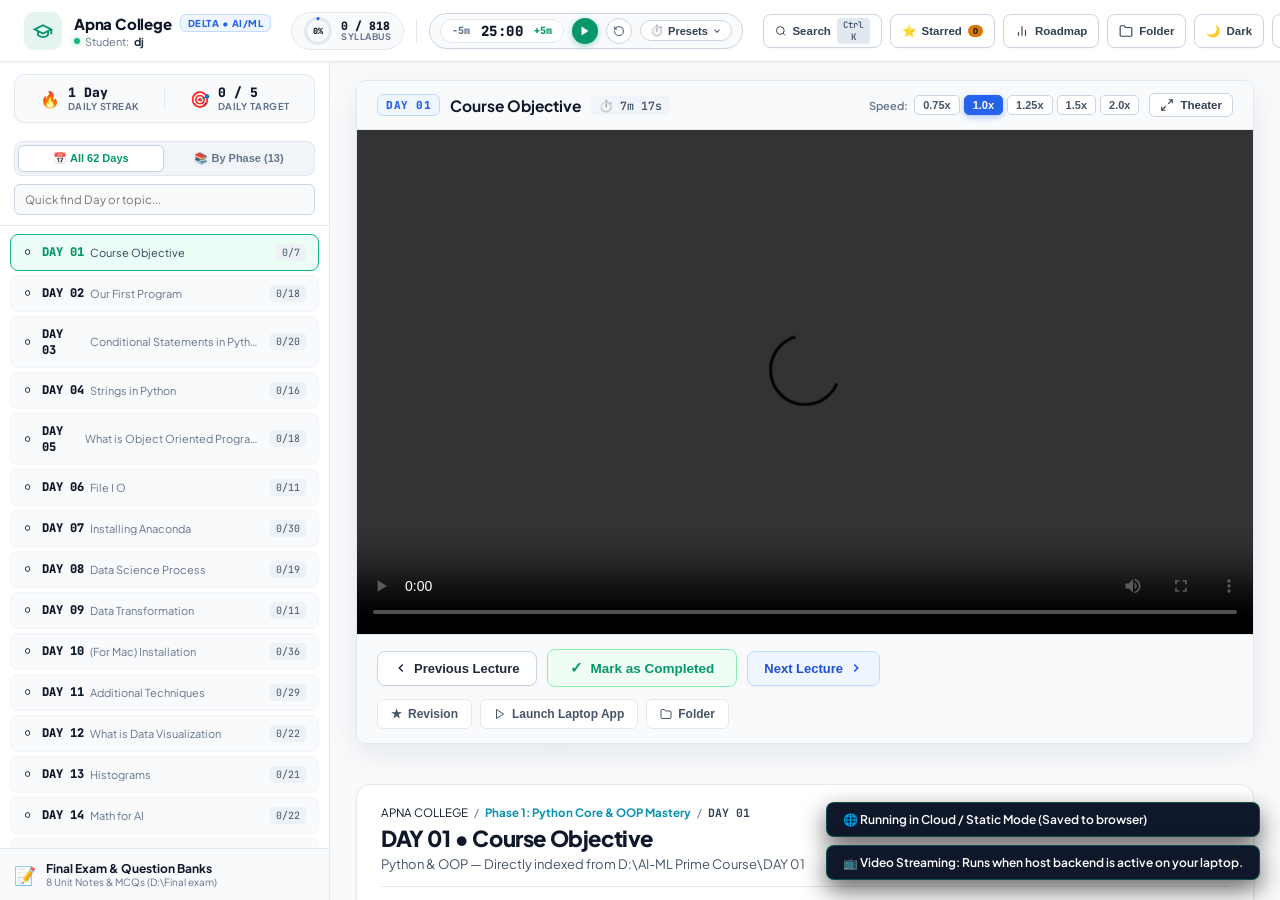
==== index.html @ f0c2a050 "fix(deploy): enable root and docs hosting fallback with .nojekyll" ====
<!DOCTYPE html>
<html lang="en">
<head>
  <meta charset="UTF-8">
  <meta name="viewport" content="width=device-width, initial-scale=1.0">
  <title>Prime AI/ML Course Tracker | dj's Learning Hub</title>
  <link rel="preconnect" href="https://fonts.googleapis.com">
  <link rel="preconnect" href="https://fonts.gstatic.com" crossorigin>
  <link href="https://fonts.googleapis.com/css2?family=Plus+Jakarta+Sans:wght@300;400;500;600;700;800&family=JetBrains+Mono:wght@400;500;600;700&display=swap" rel="stylesheet">
  <link rel="stylesheet" href="style.css?v=4.5">
</head>
<body>
  <div class="ambient-glow glow-1"></div>
  <div class="ambient-glow glow-2"></div>

  <div class="app-layout">
    
    <!-- EXECUTIVE TOP NAVIGATION -->
    <header class="top-nav">
      <div class="nav-brand-section">
        <div class="brand-avatar apna-avatar">
          <svg width="20" height="20" viewBox="0 0 24 24" fill="none" stroke="currentColor" stroke-width="2.2">
            <path d="M22 10v6M2 10l10-5 10 5-10 5z"></path>
            <path d="M6 12v5c3 3 9 3 12 0v-5"></path>
          </svg>
        </div>
        <div class="brand-text">
          <div class="brand-title-row">
            <span class="brand-name apna-brand">Apna College</span>
            <span class="brand-badge-pro">DELTA • AI/ML</span>
          </div>
          <div class="brand-owner"><span class="enrolled-dot"></span> Student: <strong>dj</strong></div>
        </div>
      </div>

      <!-- CENTER: SLEEK UNIFIED STUDY & FOCUS HUB -->
      <div class="nav-center-hub">
        
        <!-- Syllabus Progress Pill -->
        <div class="curriculum-progress-pill" id="btn-header-progress" title="Overall Curriculum Completion (Click to open Roadmap)">
          <div class="mini-progress-ring">
            <svg width="28" height="28" viewBox="0 0 36 36">
              <path class="circle-bg" d="M18 2.0845 a 15.9155 15.9155 0 0 1 0 31.831 a 15.9155 15.9155 0 0 1 0 -31.831"/>
              <path id="header-ring" class="circle-prog" stroke-dasharray="0, 100" d="M18 2.0845 a 15.9155 15.9155 0 0 1 0 31.831 a 15.9155 15.9155 0 0 1 0 -31.831"/>
            </svg>
            <span id="header-percent" class="ring-caption">0%</span>
          </div>
          <div class="curriculum-progress-info">
            <span id="header-videos-done" class="prog-nums">0 / 818</span>
            <span class="prog-lbl">Syllabus</span>
          </div>
        </div>

        <div class="hub-divider"></div>

        <!-- Focus Timer Pill & Quick Extension Controls -->
        <div class="nav-focus-pill" id="nav-focus-studio">
          <div class="focus-timer-cluster">
            <button class="focus-adjust-btn" id="btn-time-minus-5" title="Subtract 5 Minutes (-5m)">-5m</button>
            <div class="focus-timer-text" id="pomo-timer" title="Click to configure custom focus duration">25:00</div>
            <button class="focus-adjust-btn highlight" id="btn-time-plus-5" title="Add 5 Minutes (+5m)">+5m</button>
          </div>

          <button class="focus-action-btn play" id="pomo-toggle-btn" title="Start / Pause Focus (Space)">
            <svg width="12" height="12" viewBox="0 0 24 24" fill="currentColor">
              <polygon points="5 3 19 12 5 21 5 3"></polygon>
            </svg>
          </button>

          <button class="focus-action-btn reset" id="pomo-reset-btn" title="Reset Timer">
            <svg width="12" height="12" viewBox="0 0 24 24" fill="none" stroke="currentColor" stroke-width="2.5">
              <path d="M3 12a9 9 0 1 0 9-9 9.75 9.75 0 0 0-6.74 2.74L3 8"></path>
              <path d="M3 3v5h5"></path>
            </svg>
          </button>

          <!-- Dropdown Trigger for Presets & History -->
          <div class="focus-presets-wrapper">
            <button class="focus-presets-trigger" id="btn-toggle-focus-dropdown" title="Focus Presets & Modes">
              <span class="preset-trigger-icon">⏱️</span>
              <span class="preset-trigger-txt">Presets</span>
              <svg width="10" height="10" viewBox="0 0 24 24" fill="none" stroke="currentColor" stroke-width="2.5">
                <polyline points="6 9 12 15 18 9"></polyline>
              </svg>
            </button>

            <!-- Floating Presets Popover -->
            <div class="focus-dropdown-popover" id="focus-dropdown-popover" style="display: none;">
              <div class="popover-header">
                <span class="popover-title">Focus Presets</span>
                <div class="today-focus-tag" title="Study time logged today">
                  <span>⚡</span>
                  <span id="today-study-mins">0m</span> today
                </div>
              </div>
              <div class="popover-presets-grid" id="pomo-modes">
                <button class="focus-mode-btn" data-mins="15">15m Sprint</button>
                <button class="focus-mode-btn active" data-mins="25">25m Standard</button>
                <button class="focus-mode-btn" data-mins="45">45m Deep Work</button>
                <button class="focus-mode-btn" data-mins="60">60m Power</button>
                <button class="focus-mode-btn" data-mins="90">90m Flow State</button>
                <button class="focus-mode-btn custom" id="btn-custom-time">⏱️ Custom Time...</button>
              </div>
            </div>
          </div>

        </div>

      </div>

      <!-- Actions -->
      <div class="header-actions">
        <button class="header-btn" id="btn-open-search" title="Search Lessons (Ctrl + K)">
          <svg width="14" height="14" viewBox="0 0 24 24" fill="none" stroke="currentColor" stroke-width="2">
            <circle cx="11" cy="11" r="8"></circle>
            <line x1="21" y1="21" x2="16.65" y2="16.65"></line>
          </svg>
          <span>Search</span>
          <kbd>Ctrl K</kbd>
        </button>

        <button class="header-btn" id="btn-open-starred" title="Starred Revision Lessons">
          <span>⭐</span>
          <span>Starred</span>
          <span class="counter-badge" id="starred-count-pill">0</span>
        </button>

        <button class="header-btn" id="btn-open-roadmap" title="Curriculum Roadmap">
          <svg width="14" height="14" viewBox="0 0 24 24" fill="none" stroke="currentColor" stroke-width="2">
            <line x1="18" y1="20" x2="18" y2="10"></line>
            <line x1="12" y1="20" x2="12" y2="4"></line>
            <line x1="6" y1="20" x2="6" y2="14"></line>
          </svg>
          <span>Roadmap</span>
        </button>

        <button class="header-btn" id="btn-open-folder" title="Open D:\AI-ML Prime Course in Windows Explorer">
          <svg width="14" height="14" viewBox="0 0 24 24" fill="none" stroke="currentColor" stroke-width="2">
            <path d="M22 19a2 2 0 0 1-2 2H4a2 2 0 0 1-2-2V5a2 2 0 0 1 2-2h5l2 3h9a2 2 0 0 1 2 2z"></path>
          </svg>
          <span>Folder</span>
        </button>

        <button class="header-btn theme-toggle-btn" id="btn-toggle-theme" title="Toggle Theme (White ☀️ / Dark 🌙)">
          <span class="theme-icon" id="theme-icon">☀️</span>
          <span class="theme-label" id="theme-label">Light</span>
        </button>

        <button class="header-btn icon-only" id="btn-open-settings" title="Settings & Backup">
          <svg width="16" height="16" viewBox="0 0 24 24" fill="none" stroke="currentColor" stroke-width="2">
            <circle cx="12" cy="12" r="3"></circle>
            <path d="M19.4 15a1.65 1.65 0 0 0 .33 1.82l.06.06a2 2 0 0 1 0 2.83 2 2 0 0 1-2.83 0l-.06-.06a1.65 1.65 0 0 0-1.82-.33 1.65 1.65 0 0 0-1 1.51V21a2 2 0 0 1-2 2 2 2 0 0 1-2-2v-.09A1.65 1.65 0 0 0 9 19.4a1.65 1.65 0 0 0-1.82.33l-.06.06a2 2 0 0 1-2.83 0 2 2 0 0 1 0-2.83l.06-.06a1.65 1.65 0 0 0 .33-1.82 1.65 1.65 0 0 0-1.51-1H3a2 2 0 0 1-2-2 2 2 0 0 1 2-2h.09A1.65 1.65 0 0 0 4.6 9a1.65 1.65 0 0 0-.33-1.82l-.06-.06a2 2 0 0 1 0-2.83 2 2 0 0 1 2.83 0l.06.06a1.65 1.65 0 0 0 1.82.33H9a1.65 1.65 0 0 0 1-1.51V3a2 2 0 0 1 2-2 2 2 0 0 1 2 2v.09a1.65 1.65 0 0 0 1 1.51 1.65 1.65 0 0 0 1.82-.33l.06-.06a2 2 0 0 1 2.83 0 2 2 0 0 1 0 2.83l-.06.06a1.65 1.65 0 0 0-.33 1.82V9a1.65 1.65 0 0 0 1.51 1H21a2 2 0 0 1 2 2 2 2 0 0 1-2 2h-.09a1.65 1.65 0 0 0-1.51 1z"></path>
          </svg>
        </button>
      </div>
    </header>

    <!-- MAIN BODY -->
    <div class="main-body">
      
      <!-- SIDEBAR: DUAL VIEW (ALL 62 DAYS vs BY PHASE) -->
      <aside class="sidebar">
        
        <!-- Student Dashboard Strip (Streak & Target) -->
        <div class="sidebar-student-card">
          <div class="student-metric-item" title="Consecutive daily study streak">
            <span class="metric-icon">🔥</span>
            <div class="metric-info">
              <span class="metric-val" id="header-streak">1 Day</span>
              <span class="metric-lbl">Daily Streak</span>
            </div>
          </div>
          <div class="metric-divider"></div>
          <div class="student-metric-item" title="Lessons finished today towards daily target">
            <span class="metric-icon">🎯</span>
            <div class="metric-info">
              <span class="metric-val" id="header-today-goal">0 / 5</span>
              <span class="metric-lbl">Daily Target</span>
            </div>
          </div>
        </div>

        <div class="sidebar-top">
          <!-- View Switcher -->
          <div class="sidebar-view-toggle">
            <button class="view-toggle-btn active" id="tab-view-days">📅 All 62 Days</button>
            <button class="view-toggle-btn" id="tab-view-phases">📚 By Phase (13)</button>
          </div>

          <div class="sidebar-search">
            <input type="text" id="sidebar-search-box" placeholder="Quick find Day or topic...">
          </div>
        </div>

        <!-- SCROLLABLE LIST OF DAYS & PHASES -->
        <div class="sidebar-scroll-area" id="sidebar-scroll-area">
          <div id="sidebar-content-root">
            <!-- Rendered by JS: either All 62 Days directly or Phase accordions -->
          </div>
        </div>

        <!-- Sticky Exam Vault Link -->
        <div class="sidebar-bottom-link" id="sidebar-exam-vault-btn">
          <div class="exam-link-inner">
            <span class="exam-icon">📝</span>
            <div class="exam-link-text">
              <span class="exam-title">Final Exam & Question Banks</span>
              <span class="exam-sub">8 Unit Notes & MCQs (D:\Final exam)</span>
            </div>
          </div>
        </div>
      </aside>

      <!-- CENTER WORKSPACE (APNA COLLEGE CLASSROOM LAYOUT) -->
      <main class="content-workspace" id="content-workspace">
        
        <!-- APNA COLLEGE EMBEDDED CLASSROOM VIDEO STAGE -->
        <section class="apna-classroom-stage" id="classroom-stage">
          <div class="apna-player-card">
            
            <!-- Video Top Meta & Speed Control -->
            <div class="apna-player-topbar">
              <div class="apna-lecture-meta">
                <span class="apna-module-badge" id="stage-day-badge">DAY 01</span>
                <h2 class="apna-lecture-title" id="stage-lecture-title">01. Course Objective</h2>
                <span class="apna-duration-tag" id="stage-duration-tag">⏱️ 7m 17s</span>
              </div>
              
              <div class="apna-player-tools">
                <div class="apna-speed-selector">
                  <span class="apna-speed-lbl">Speed:</span>
                  <button class="stage-speed-btn" data-spd="0.75">0.75x</button>
                  <button class="stage-speed-btn active" data-spd="1.0">1.0x</button>
                  <button class="stage-speed-btn" data-spd="1.25">1.25x</button>
                  <button class="stage-speed-btn" data-spd="1.5">1.5x</button>
                  <button class="stage-speed-btn" data-spd="2.0">2.0x</button>
                </div>
                <button class="btn-apna-theater" id="btn-toggle-theater-expand" title="Cinema Theater Mode (F)">
                  <svg width="14" height="14" viewBox="0 0 24 24" fill="none" stroke="currentColor" stroke-width="2">
                    <polyline points="15 3 21 3 21 9"></polyline>
                    <polyline points="9 21 3 21 3 15"></polyline>
                    <line x1="21" y1="3" x2="14" y2="10"></line>
                    <line x1="3" y1="21" x2="10" y2="14"></line>
                  </svg>
                  <span>Theater</span>
                </button>
              </div>
            </div>

            <!-- Embedded 16:9 Cinema Player Screen -->
            <div class="apna-video-screen" id="apna-video-screen">
              <video id="stage-video" controls preload="metadata" playsinline></video>
            </div>

            <!-- APNA COLLEGE LECTURE ACTION CONSOLE -->
            <div class="apna-action-console">
              <div class="console-nav-cluster">
                <button class="apna-btn-nav" id="btn-stage-prev-lecture" title="Previous Lecture">
                  <svg width="14" height="14" viewBox="0 0 24 24" fill="none" stroke="currentColor" stroke-width="2.5">
                    <polyline points="15 18 9 12 15 6"></polyline>
                  </svg>
                  <span>Previous Lecture</span>
                </button>

                <!-- APNA COLLEGE SIGNATURE: PRIMARY "MARK AS COMPLETED" -->
                <button class="apna-btn-complete" id="btn-stage-mark-complete">
                  <span class="complete-icon">✓</span>
                  <span class="complete-text" id="stage-mark-label">Mark as Completed</span>
                </button>

                <button class="apna-btn-nav highlight" id="btn-stage-next-lecture" title="Next Lecture">
                  <span>Next Lecture</span>
                  <svg width="14" height="14" viewBox="0 0 24 24" fill="none" stroke="currentColor" stroke-width="2.5">
                    <polyline points="9 18 15 12 9 6"></polyline>
                  </svg>
                </button>
              </div>

              <div class="console-tools-cluster">
                <button class="apna-tool-pill" id="stage-btn-star" title="Star for Revision Bank">
                  <span class="star-glyph">★</span>
                  <span>Revision</span>
                </button>
                <button class="apna-tool-pill" id="stage-btn-vlc" title="Open in VLC / Windows Player">
                  <svg width="12" height="12" viewBox="0 0 24 24" fill="none" stroke="currentColor" stroke-width="2">
                    <polygon points="5 3 19 12 5 21 5 3"></polygon>
                  </svg>
                  <span>Launch Laptop App</span>
                </button>
                <button class="apna-tool-pill" id="stage-btn-folder" title="Reveal in Windows Explorer">
                  <svg width="12" height="12" viewBox="0 0 24 24" fill="none" stroke="currentColor" stroke-width="2">
                    <path d="M22 19a2 2 0 0 1-2 2H4a2 2 0 0 1-2-2V5a2 2 0 0 1 2-2h5l2 3h9a2 2 0 0 1 2 2z"></path>
                  </svg>
                  <span>Folder</span>
                </button>
              </div>
            </div>

          </div>
        </section>

        <!-- CURRENT DAY OVERVIEW & BREADCRUMBS -->
        <section class="current-day-panel">
          <div class="day-panel-header">
            <div class="day-panel-title-col">
              <div class="day-breadcrumbs">
                <span class="crumb-apna">APNA COLLEGE</span>
                <span class="crumb-divider">/</span>
                <span class="crumb-phase" id="day-phase-name">Phase 1: Python Core & OOP</span>
                <span class="crumb-divider">/</span>
                <span class="crumb-day" id="day-number-label">DAY 01</span>
              </div>
              <h1 class="day-main-heading" id="day-heading">DAY 01 • Course Objective</h1>
              <p class="day-overview-text" id="day-overview">Directly indexed from D:\AI-ML Prime Course\DAY 01</p>
            </div>

            <!-- Day Navigation & Actions -->
            <div class="day-panel-actions">
              <div class="day-nav-arrows">
                <button class="day-nav-arrow-btn" id="btn-prev-day" title="Previous Day">◀ Prev Day</button>
                <button class="day-nav-arrow-btn highlight" id="btn-next-day" title="Next Day">Next Day ▶</button>
              </div>

              <button class="btn-clean" id="btn-open-day-folder" title="Open Day folder in Windows Explorer">
                <svg width="14" height="14" viewBox="0 0 24 24" fill="none" stroke="currentColor" stroke-width="2">
                  <path d="M22 19a2 2 0 0 1-2 2H4a2 2 0 0 1-2-2V5a2 2 0 0 1 2-2h5l2 3h9a2 2 0 0 1 2 2z"></path>
                </svg>
                <span>Folder</span>
              </button>

              <button class="btn-primary-gradient" id="btn-toggle-day-complete">
                <svg width="15" height="15" viewBox="0 0 24 24" fill="none" stroke="currentColor" stroke-width="2.5">
                  <polyline points="20 6 9 17 4 12"></polyline>
                </svg>
                <span id="btn-toggle-day-text">Mark All Completed</span>
              </button>
            </div>
          </div>

          <!-- Progress summary strip -->
          <div class="day-progress-strip">
            <div class="prog-bar-container">
              <div class="prog-bar-label">
                <span>Day Completion: <strong id="day-pct-label">0%</strong></span>
                <span id="day-count-label">0 / 7 Completed</span>
              </div>
              <div class="prog-track">
                <div class="prog-fill" id="day-prog-fill" style="width: 0%;"></div>
              </div>
            </div>

            <div class="day-quick-stats">
              <span class="stat-tag" id="day-stat-vids">📹 6 Videos</span>
              <span class="stat-tag" id="day-stat-duration">⏱️ ~31m</span>
              <span class="stat-tag" id="day-stat-books">📓 0 Notebooks</span>
              <span class="stat-tag" id="day-stat-size">💾 361 MB</span>
            </div>
          </div>
        </section>

        <!-- DAY NOTES ACCORDION -->
        <section class="day-notes-wrapper">
          <div class="notes-bar-toggle" id="notes-bar-toggle">
            <div class="notes-bar-left">
              <span class="notes-icon">📝</span>
              <span class="notes-title">Personal Study Notes & Key Formulas for this Day</span>
              <span class="notes-tag" id="notes-active-tag"></span>
            </div>
            <div class="notes-bar-right">
              <span class="toggle-arrow" id="notes-arrow">▼</span>
            </div>
          </div>
          <div class="notes-content-area" id="notes-content-area" style="display: none;">
            <div class="notes-quick-tags">
              <button class="quick-tag-btn" data-insert="[💡 Key Concept]: ">+ Key Concept</button>
              <button class="quick-tag-btn" data-insert="[🎯 Interview Q]: ">+ Interview Q</button>
              <button class="quick-tag-btn" data-insert="[⚠️ Caution]: ">+ Caution</button>
              <button class="quick-tag-btn" data-insert="[📌 Code Snippet]: ">+ Code Snippet</button>
            </div>
            <textarea id="day-notes-input" placeholder="Jot down notes, formulas, interview questions, or code snippets for this day... (Auto-saves continuously)"></textarea>
            <div class="notes-bottom-row">
              <span class="notes-auto-msg" id="notes-status-msg">Auto-saves on typing</span>
              <button class="btn-save-note" id="btn-save-note">Save Notes</button>
            </div>
          </div>
        </section>

        <!-- LESSON FILTER TABS -->
        <section class="lessons-header-filter">
          <div class="filter-pills">
            <button class="tab-pill active" data-type="all">All Lessons (<span id="count-all">0</span>)</button>
            <button class="tab-pill" data-type="video">📹 Videos (<span id="count-video">0</span>)</button>
            <button class="tab-pill" data-type="notebook">📓 Notebooks (<span id="count-notebook">0</span>)</button>
            <button class="tab-pill" data-type="pdf">📑 PDFs (<span id="count-pdf">0</span>)</button>
            <button class="tab-pill" data-type="starred">⭐ Starred (<span id="count-starred">0</span>)</button>
          </div>
          <div class="lesson-search-box">
            <input type="text" id="lesson-local-search" placeholder="Filter this day's lessons...">
          </div>
        </section>

        <!-- LESSONS CARDS LIST -->
        <section class="lessons-stack" id="lessons-cards-stack">
          <!-- Populated dynamically -->
        </section>

        <!-- BOTTOM DAY ADVANCE BANNER -->
        <section class="day-advance-card" id="day-advance-card">
          <div class="advance-card-content">
            <div class="advance-card-text">
              <span class="advance-label">UP NEXT IN CURRICULUM</span>
              <h3 class="advance-title" id="advance-next-title">Day 02 • Our First Program</h3>
              <p class="advance-meta" id="advance-next-meta">18 Lectures • ~1h 15m</p>
            </div>
            <button class="advance-btn" id="btn-advance-next-day">
              <span>Go to Next Day</span>
              <svg width="16" height="16" viewBox="0 0 24 24" fill="none" stroke="currentColor" stroke-width="2.5">
                <line x1="5" y1="12" x2="19" y2="12"></line>
                <polyline points="12 5 19 12 12 19"></polyline>
              </svg>
            </button>
          </div>
        </section>

      </main>
    </div>

    <!-- THEATER VIDEO PLAYER MODAL -->
    <div class="theater-modal" id="video-theater" style="display: none;">
      <div class="theater-card">
        <div class="theater-header">
          <div class="theater-title-group">
            <span class="theater-badge" id="theater-day-badge">DAY 01</span>
            <h3 class="theater-heading" id="theater-title">Lecture Title</h3>
          </div>
          <div class="theater-actions">
            <button class="btn-theater-action" id="theater-vlc-btn" title="Open in VLC / Laptop Media Player">
              <svg width="15" height="15" viewBox="0 0 24 24" fill="currentColor">
                <polygon points="5 3 19 12 5 21 5 3"></polygon>
              </svg>
              <span>Open in Laptop Player</span>
            </button>
            <button class="btn-theater-close" id="theater-close-btn" title="Close (Esc)">&times;</button>
          </div>
        </div>

        <div class="theater-screen">
          <video id="theater-video" controls preload="metadata" playsinline></video>
        </div>

        <div class="theater-footer">
          <div class="theater-speeds">
            <span class="speed-label">Speed:</span>
            <button class="speed-btn" data-spd="0.75">0.75x</button>
            <button class="speed-btn active" data-spd="1.0">1.0x</button>
            <button class="speed-btn" data-spd="1.25">1.25x</button>
            <button class="speed-btn" data-spd="1.5">1.5x</button>
            <button class="speed-btn" data-spd="1.75">1.75x</button>
            <button class="speed-btn" data-spd="2.0">2.0x</button>
          </div>

          <div class="theater-next">
            <button class="btn-complete-next" id="theater-next-btn">
              <svg width="16" height="16" viewBox="0 0 24 24" fill="none" stroke="currentColor" stroke-width="2.5">
                <polyline points="20 6 9 17 4 12"></polyline>
              </svg>
              <span>Mark Complete & Play Next</span>
            </button>
          </div>
        </div>
      </div>
    </div>

    <!-- GLOBAL SEARCH MODAL (Ctrl + K) -->
    <div class="overlay-modal" id="search-modal" style="display: none;">
      <div class="search-modal-container">
        <div class="search-modal-head">
          <svg width="20" height="20" viewBox="0 0 24 24" fill="none" stroke="currentColor" stroke-width="2">
            <circle cx="11" cy="11" r="8"></circle>
            <line x1="21" y1="21" x2="16.65" y2="16.65"></line>
          </svg>
          <input type="text" id="global-search-field" placeholder="Search any topic, e.g. 'Linear Regression', 'CNN', 'Docker', 'OOP'..." autocomplete="off">
          <button class="overlay-close" id="search-close-btn">&times;</button>
        </div>
        <div class="search-modal-results" id="search-modal-results">
          <div class="empty-hint">Type keywords to search across all 62 Days and 818+ lessons...</div>
        </div>
      </div>
    </div>

    <!-- STARRED REVISION MODAL -->
    <div class="overlay-modal" id="starred-modal" style="display: none;">
      <div class="standard-modal-container">
        <div class="standard-modal-head">
          <div class="title-with-icon">
            <span>⭐</span>
            <h3>Starred Revision Bank</h3>
          </div>
          <button class="overlay-close" id="starred-close-btn">&times;</button>
        </div>
        <div class="standard-modal-body">
          <p class="modal-lead">Lessons and formulas flagged for your interview and exam revision.</p>
          <div class="starred-grid" id="starred-items-box">
            <!-- Populated dynamically -->
          </div>
        </div>
      </div>
    </div>

    <!-- ROADMAP & ANALYTICS MODAL -->
    <div class="overlay-modal" id="roadmap-modal" style="display: none;">
      <div class="standard-modal-container wide">
        <div class="standard-modal-head">
          <h3>Prime AI/ML Curriculum Roadmap & Estimates</h3>
          <button class="overlay-close" id="roadmap-close-btn">&times;</button>
        </div>
        <div class="standard-modal-body">
          <div class="kpi-grid">
            <div class="kpi-card">
              <span class="kpi-value" id="kpi-videos-done">0 / 818</span>
              <span class="kpi-title">Videos Completed</span>
            </div>
            <div class="kpi-card">
              <span class="kpi-value" id="kpi-days-done">0 / 62</span>
              <span class="kpi-title">Days Completed</span>
            </div>
            <div class="kpi-card">
              <span class="kpi-value" id="kpi-hours-total">117.1h</span>
              <span class="kpi-title">Total Course Material</span>
            </div>
            <div class="kpi-card">
              <span class="kpi-value" id="kpi-estimated-date">Calculating...</span>
              <span class="kpi-title">Projected Completion</span>
            </div>
          </div>

          <h4 class="subhead-title">Phase-by-Phase Progress</h4>
          <div class="roadmap-phases-grid" id="roadmap-phases-grid">
            <!-- Populated dynamically -->
          </div>
        </div>
      </div>
    </div>

    <!-- CUSTOM FOCUS DURATION MODAL -->
    <div class="overlay-modal" id="custom-time-modal" style="display: none;">
      <div class="standard-modal-container compact">
        <div class="standard-modal-head">
          <div class="title-with-icon">
            <span>⏱️</span>
            <h3>Set Custom Study Session</h3>
          </div>
          <button class="overlay-close" id="custom-time-close-btn">&times;</button>
        </div>
        <div class="standard-modal-body">
          <p class="modal-lead">Configure your desired study focus duration in minutes.</p>
          <div class="custom-time-input-wrap">
            <div class="time-stepper">
              <button class="step-btn" id="btn-step-minus-10">-10m</button>
              <button class="step-btn" id="btn-step-minus-5">-5m</button>
              <input type="number" id="input-custom-minutes" min="1" max="360" value="30" step="5">
              <span class="step-unit">minutes</span>
              <button class="step-btn" id="btn-step-plus-5">+5m</button>
              <button class="step-btn" id="btn-step-plus-10">+10m</button>
            </div>
            <div class="quick-preset-chips">
              <button class="chip-preset" data-min="20">20 min</button>
              <button class="chip-preset" data-min="30">30 min</button>
              <button class="chip-preset" data-min="50">50 min</button>
              <button class="chip-preset" data-min="75">75 min</button>
              <button class="chip-preset" data-min="120">2 hours</button>
            </div>
          </div>
          <div class="modal-footer-actions">
            <button class="btn-clean" id="btn-cancel-custom-time">Cancel</button>
            <button class="btn-primary-gradient" id="btn-apply-custom-time">Start Study Session</button>
          </div>
        </div>
      </div>
    </div>

    <!-- SETTINGS & BACKUP MODAL -->
    <div class="overlay-modal" id="settings-modal" style="display: none;">
      <div class="standard-modal-container">
        <div class="standard-modal-head">
          <h3>Preferences & Backup</h3>
          <button class="overlay-close" id="settings-close-btn">&times;</button>
        </div>
        <div class="standard-modal-body">
          <div class="config-row">
            <label class="config-label">Daily Lesson Target</label>
            <div class="config-inline">
              <input type="number" id="setting-daily-target" min="1" max="50" value="5">
              <button class="btn-simple" id="btn-save-target">Save Target</button>
            </div>
            <span class="config-help">Setting a comfortable daily target (e.g. 5 lectures/day) helps you complete the course in ~5-6 weeks.</span>
          </div>

          <div class="config-row">
            <label class="config-label">Export Progress Backup</label>
            <p class="config-desc">Save a JSON backup of all completed lessons, bookmarks, and study notes.</p>
            <button class="btn-simple" id="btn-export-backup">📥 Download Backup JSON</button>
          </div>

          <div class="config-row">
            <label class="config-label">Restore from Backup</label>
            <p class="config-desc">Restore your saved progress from a JSON file.</p>
            <input type="file" id="file-import-input" accept=".json" style="display: none;">
            <button class="btn-simple secondary" id="btn-trigger-import">📤 Upload Backup JSON</button>
          </div>

          <div class="config-row">
            <label class="config-label">Indexed Course Path</label>
            <p class="config-path"><code>D:\AI-ML Prime Course</code></p>
          </div>
        </div>
      </div>
    </div>

    <!-- TOAST NOTIFICATIONS -->
    <div class="toast-shelf" id="toast-shelf"></div>

  </div>

  <script src="app.js?v=4.5"></script>
</body>
</html>
---- style.css ----
:root, [data-theme="dark"] {
  --bg-core: #090d16;
  --bg-card: #101726;
  --bg-card-hover: #162035;
  --bg-sidebar: #0c121e;
  --bg-nav: rgba(10, 14, 24, 0.94);
  
  --border-subtle: rgba(255, 255, 255, 0.08);
  --border-hover: rgba(255, 255, 255, 0.16);
  --border-accent: rgba(16, 185, 129, 0.4);

  --text-primary: #f8fafc;
  --text-secondary: #94a3b8;
  --text-muted: #64748b;

  --emerald: #10b981;
  --emerald-glow: rgba(16, 185, 129, 0.35);
  --cyan: #06b6d4;
  --blue: #3b82f6;
  --indigo: #6366f1;
  --amber: #f59e0b;
  --rose: #f43f5e;

  --font-sans: 'Plus Jakarta Sans', system-ui, -apple-system, sans-serif;
  --font-mono: 'JetBrains Mono', monospace;

  --radius-xl: 14px;
  --radius-lg: 10px;
  --radius-md: 8px;
  --radius-sm: 6px;

  --card-shadow: 0 2px 8px rgba(0, 0, 0, 0.25);
  --card-shadow-hover: 0 6px 18px rgba(0, 0, 0, 0.4);
}

/* EXECUTIVE CLEAN PEARL WHITE / LIGHT THEME */
[data-theme="light"] {
  --bg-core: #f8fafc;
  --bg-card: #ffffff;
  --bg-card-hover: #f1f5f9;
  --bg-sidebar: #ffffff;
  --bg-nav: rgba(255, 255, 255, 0.96);
  
  --border-subtle: #e2e8f0;
  --border-hover: #cbd5e1;
  --border-accent: rgba(5, 150, 105, 0.45);

  --text-primary: #0f172a;
  --text-secondary: #334155;
  --text-muted: #64748b;

  --emerald: #059669;
  --emerald-glow: rgba(5, 150, 105, 0.2);
  --cyan: #0891b2;
  --blue: #2563eb;
  --indigo: #4f46e5;
  --amber: #d97706;
  --rose: #e11d48;

  --card-shadow: 0 1px 4px rgba(0, 0, 0, 0.05), 0 1px 2px rgba(0, 0, 0, 0.03);
  --card-shadow-hover: 0 6px 18px rgba(0, 0, 0, 0.08);
}

* {
  margin: 0;
  padding: 0;
  box-sizing: border-box;
}

html, body {
  height: 100%;
  width: 100%;
  overflow: hidden; /* App shell manages internal scrolling */
  font-family: var(--font-sans);
  background-color: var(--bg-core);
  color: var(--text-primary);
  -webkit-font-smoothing: antialiased;
  transition: background-color 0.25s ease, color 0.25s ease;
}

/* SCROLLBARS */
::-webkit-scrollbar {
  width: 9px;
  height: 9px;
}
::-webkit-scrollbar-track {
  background: rgba(0, 0, 0, 0.3);
}
::-webkit-scrollbar-thumb {
  background: var(--emerald);
  border-radius: 6px;
  border: 2px solid var(--bg-core);
}
::-webkit-scrollbar-thumb:hover {
  background: #34d399;
  box-shadow: 0 0 10px var(--emerald-glow);
}
* {
  scrollbar-color: var(--emerald) rgba(0, 0, 0, 0.2);
  scrollbar-width: thin;
}

[data-theme="light"] ::-webkit-scrollbar-track {
  background: #f1f5f9;
}
[data-theme="light"] ::-webkit-scrollbar-thumb {
  background: #cbd5e1;
  border: 2px solid #f8fafc;
}
[data-theme="light"] ::-webkit-scrollbar-thumb:hover {
  background: var(--emerald);
}
[data-theme="light"] * {
  scrollbar-color: #cbd5e1 #f1f5f9;
}

/* Ambient Backdrops */
.ambient-glow {
  position: fixed;
  border-radius: 50%;
  filter: blur(140px);
  pointer-events: none;
  z-index: 0;
}
.glow-1 {
  width: 500px;
  height: 500px;
  background: radial-gradient(circle, rgba(16, 185, 129, 0.08) 0%, transparent 70%);
  top: -100px;
  right: -50px;
}
.glow-2 {
  width: 600px;
  height: 600px;
  background: radial-gradient(circle, rgba(6, 182, 212, 0.06) 0%, transparent 70%);
  bottom: -100px;
  left: 20%;
}

/* APP SHELL WITH STRICT FLEXBOX SCROLLING */
.app-layout {
  position: relative;
  z-index: 1;
  display: flex;
  flex-direction: column;
  height: 100vh;
  width: 100vw;
  overflow: hidden;
}

/* ==========================================================================
   TOP NAVIGATION: EXECUTIVE LUXURY LMS HEADER (Height: 62px)
   ========================================================================== */
.top-nav {
  height: 62px;
  background: var(--bg-nav);
  border-bottom: 1px solid var(--border-subtle);
  display: flex;
  align-items: center;
  justify-content: space-between;
  padding: 0 24px;
  gap: 20px;
  flex-shrink: 0;
  backdrop-filter: blur(20px);
  z-index: 100;
}

[data-theme="light"] .top-nav {
  background: #ffffff;
  border-bottom: 1px solid #e2e8f0;
  box-shadow: 0 1px 3px rgba(15, 23, 42, 0.04);
}

/* Brand Section */
.nav-brand-section {
  display: flex;
  align-items: center;
  gap: 12px;
  flex-shrink: 0;
}

.brand-avatar.apna-avatar {
  width: 38px;
  height: 38px;
  background: linear-gradient(135deg, #2563eb 0%, #1d4ed8 100%);
  color: #ffffff;
  border-radius: 10px;
  display: flex;
  align-items: center;
  justify-content: center;
  box-shadow: 0 3px 10px rgba(37, 99, 235, 0.3);
  border: none;
}

.brand-text {
  display: flex;
  flex-direction: column;
  gap: 2px;
}

.brand-title-row {
  display: flex;
  align-items: center;
  gap: 8px;
}

.brand-name.apna-brand {
  font-size: 15px;
  font-weight: 800;
  letter-spacing: -0.2px;
  color: var(--text-primary);
  background: none;
  -webkit-text-fill-color: initial;
}

[data-theme="light"] .brand-name.apna-brand {
  color: #0f172a;
}

.brand-badge-pro {
  font-size: 9.5px;
  font-weight: 800;
  letter-spacing: 0.5px;
  background: rgba(37, 99, 235, 0.12);
  color: #60a5fa;
  border: 1px solid rgba(37, 99, 235, 0.3);
  padding: 2px 7px;
  border-radius: 6px;
  box-shadow: none;
}

[data-theme="light"] .brand-badge-pro {
  background: #eff6ff;
  color: #2563eb;
  border-color: #bfdbfe;
}

.brand-owner {
  display: flex;
  align-items: center;
  gap: 5px;
  font-size: 11px;
  color: var(--text-muted);
}

.enrolled-dot {
  width: 6px;
  height: 6px;
  border-radius: 50%;
  background: #10b981;
  box-shadow: 0 0 6px rgba(16, 185, 129, 0.6);
  display: inline-block;
}

.brand-owner strong {
  color: var(--text-primary);
  font-weight: 700;
}

[data-theme="light"] .brand-owner strong {
  color: #1e293b;
}

/* Center Study & Focus Hub */
.nav-center-hub {
  display: flex;
  align-items: center;
  gap: 12px;
  flex-shrink: 0;
}

/* Curriculum Progress Pill */
.curriculum-progress-pill {
  display: flex;
  align-items: center;
  gap: 9px;
  padding: 4px 12px;
  border-radius: 20px;
  background: rgba(255, 255, 255, 0.04);
  border: 1px solid var(--border-subtle);
  cursor: pointer;
  transition: all 0.15s ease;
}

.curriculum-progress-pill:hover {
  background: rgba(255, 255, 255, 0.08);
  border-color: #2563eb;
  transform: translateY(-1px);
}

[data-theme="light"] .curriculum-progress-pill {
  background: #f8fafc;
  border-color: #e2e8f0;
}

[data-theme="light"] .curriculum-progress-pill:hover {
  background: #ffffff;
  border-color: #2563eb;
  box-shadow: 0 2px 8px rgba(37, 99, 235, 0.12);
}

.mini-progress-ring {
  position: relative;
  width: 28px;
  height: 28px;
  display: flex;
  align-items: center;
  justify-content: center;
}

.circle-bg {
  fill: none;
  stroke: rgba(255, 255, 255, 0.1);
  stroke-width: 4;
}

[data-theme="light"] .circle-bg {
  stroke: #e2e8f0;
}

.circle-prog {
  fill: none;
  stroke: #2563eb;
  stroke-width: 4;
  stroke-linecap: round;
  transition: stroke-dasharray 0.5s ease;
}

.ring-caption {
  position: absolute;
  font-size: 8.5px;
  font-weight: 800;
  font-family: var(--font-mono);
  color: var(--text-primary);
}

[data-theme="light"] .ring-caption {
  color: #0f172a;
}

.curriculum-progress-info {
  display: flex;
  flex-direction: column;
  line-height: 1.15;
}

.prog-nums {
  font-size: 11.5px;
  font-weight: 800;
  font-family: var(--font-mono);
  color: var(--text-primary);
}

[data-theme="light"] .prog-nums {
  color: #0f172a;
}

.prog-lbl {
  font-size: 9px;
  font-weight: 700;
  text-transform: uppercase;
  letter-spacing: 0.5px;
  color: var(--text-muted);
}

.hub-divider {
  width: 1px;
  height: 24px;
  background: var(--border-subtle);
}

[data-theme="light"] .hub-divider {
  background: #e2e8f0;
}

/* Luxury Compact Focus Timer Pill */
.nav-focus-pill {
  display: flex;
  align-items: center;
  gap: 8px;
  padding: 4px 10px;
  border-radius: 24px;
  background: rgba(255, 255, 255, 0.04);
  border: 1px solid var(--border-subtle);
  position: relative;
  transition: all 0.15s ease;
}

[data-theme="light"] .nav-focus-pill {
  background: #f8fafc;
  border-color: #cbd5e1;
  box-shadow: 0 1px 3px rgba(0, 0, 0, 0.03);
}

.focus-timer-cluster {
  display: flex;
  align-items: center;
  gap: 5px;
  background: rgba(0, 0, 0, 0.35);
  padding: 2px 6px;
  border-radius: 14px;
  border: 1px solid rgba(255, 255, 255, 0.08);
}

[data-theme="light"] .focus-timer-cluster {
  background: #ffffff;
  border-color: #e2e8f0;
}

.focus-adjust-btn {
  background: transparent;
  border: none;
  color: var(--text-secondary);
  font-size: 10px;
  font-weight: 800;
  font-family: var(--font-mono);
  padding: 2px 5px;
  border-radius: 6px;
  cursor: pointer;
  transition: all 0.12s ease;
}

.focus-adjust-btn:hover {
  background: rgba(255, 255, 255, 0.12);
  color: #ffffff;
}

[data-theme="light"] .focus-adjust-btn {
  color: #64748b;
}

[data-theme="light"] .focus-adjust-btn:hover {
  background: #f1f5f9;
  color: #0f172a;
}

.focus-adjust-btn.highlight {
  color: #10b981;
}

[data-theme="light"] .focus-adjust-btn.highlight {
  color: #059669;
}

.focus-timer-text {
  font-family: var(--font-mono);
  font-size: 14px;
  font-weight: 800;
  color: var(--text-primary);
  min-width: 44px;
  text-align: center;
  cursor: pointer;
  letter-spacing: 0.5px;
}

[data-theme="light"] .focus-timer-text {
  color: #0f172a;
}

.focus-action-btn {
  width: 26px;
  height: 26px;
  border-radius: 50%;
  border: none;
  display: flex;
  align-items: center;
  justify-content: center;
  cursor: pointer;
  transition: all 0.15s ease;
}

.focus-action-btn.play {
  background: #059669;
  color: #ffffff;
  box-shadow: 0 2px 6px rgba(5, 150, 105, 0.35);
}

.focus-action-btn.play:hover {
  background: #047857;
  transform: scale(1.06);
}

.focus-action-btn.reset {
  background: rgba(255, 255, 255, 0.08);
  border: 1px solid var(--border-subtle);
  color: var(--text-secondary);
}

.focus-action-btn.reset:hover {
  background: rgba(255, 255, 255, 0.16);
  color: #ffffff;
}

[data-theme="light"] .focus-action-btn.reset {
  background: #ffffff;
  border-color: #cbd5e1;
  color: #64748b;
}

[data-theme="light"] .focus-action-btn.reset:hover {
  background: #e2e8f0;
  color: #0f172a;
}

/* Presets Dropdown Popover */
.focus-presets-wrapper {
  position: relative;
}

.focus-presets-trigger {
  display: flex;
  align-items: center;
  gap: 4px;
  padding: 3px 9px;
  border-radius: 12px;
  background: rgba(255, 255, 255, 0.06);
  border: 1px solid var(--border-subtle);
  color: var(--text-secondary);
  font-size: 11px;
  font-weight: 700;
  cursor: pointer;
  transition: all 0.15s ease;
}

.focus-presets-trigger:hover {
  background: rgba(255, 255, 255, 0.12);
  color: #ffffff;
}

[data-theme="light"] .focus-presets-trigger {
  background: #ffffff;
  border-color: #cbd5e1;
  color: #334155;
}

[data-theme="light"] .focus-presets-trigger:hover {
  background: #f1f5f9;
  border-color: #94a3b8;
  color: #0f172a;
}

.focus-dropdown-popover {
  position: absolute;
  top: calc(100% + 10px);
  right: 0;
  width: 260px;
  background: #111827;
  border: 1px solid rgba(255, 255, 255, 0.12);
  border-radius: 12px;
  box-shadow: 0 16px 40px rgba(0, 0, 0, 0.55);
  padding: 12px;
  z-index: 1000;
}

[data-theme="light"] .focus-dropdown-popover {
  background: #ffffff;
  border-color: #e2e8f0;
  box-shadow: 0 14px 36px rgba(15, 23, 42, 0.12);
}

.popover-header {
  display: flex;
  align-items: center;
  justify-content: space-between;
  margin-bottom: 10px;
  padding-bottom: 8px;
  border-bottom: 1px solid var(--border-subtle);
}

[data-theme="light"] .popover-header {
  border-bottom-color: #f1f5f9;
}

.popover-title {
  font-size: 12px;
  font-weight: 800;
  color: var(--text-primary);
}

[data-theme="light"] .popover-title {
  color: #0f172a;
}

.today-focus-tag {
  font-size: 11px;
  font-weight: 700;
  color: #f59e0b;
  display: flex;
  align-items: center;
  gap: 3px;
}

.popover-presets-grid {
  display: grid;
  grid-template-columns: 1fr 1fr;
  gap: 6px;
}

.popover-presets-grid .focus-mode-btn {
  background: rgba(255, 255, 255, 0.05);
  border: 1px solid var(--border-subtle);
  color: var(--text-secondary);
  font-size: 11px;
  font-weight: 600;
  padding: 6px 10px;
  border-radius: 8px;
  cursor: pointer;
  text-align: center;
  transition: all 0.12s ease;
}

.popover-presets-grid .focus-mode-btn:hover {
  background: #2563eb;
  color: #ffffff;
  border-color: #2563eb;
}

.popover-presets-grid .focus-mode-btn.active {
  background: #059669;
  color: #ffffff;
  border-color: #059669;
  font-weight: 700;
}

.popover-presets-grid .focus-mode-btn.custom {
  grid-column: span 2;
  background: rgba(255, 255, 255, 0.03);
  font-weight: 700;
  color: var(--blue, #2563eb);
  border-color: rgba(37, 99, 235, 0.3);
}

[data-theme="light"] .popover-presets-grid .focus-mode-btn {
  background: #f8fafc;
  border-color: #e2e8f0;
  color: #334155;
}

[data-theme="light"] .popover-presets-grid .focus-mode-btn:hover {
  background: #2563eb;
  color: #ffffff;
  border-color: #2563eb;
}

[data-theme="light"] .popover-presets-grid .focus-mode-btn.active {
  background: #059669;
  color: #ffffff;
  border-color: #059669;
}

/* --- SIDEBAR STUDENT CARD (Streak & Daily Goal) --- */
.sidebar-student-card {
  display: flex;
  align-items: center;
  justify-content: space-around;
  padding: 10px 12px;
  margin: 12px 14px 6px 14px;
  background: rgba(255, 255, 255, 0.03);
  border: 1px solid var(--border-subtle);
  border-radius: 10px;
}

[data-theme="light"] .sidebar-student-card {
  background: #f8fafc;
  border-color: #e2e8f0;
  box-shadow: 0 1px 2px rgba(0, 0, 0, 0.02);
}

.student-metric-item {
  display: flex;
  align-items: center;
  gap: 8px;
}

.student-metric-item .metric-icon {
  font-size: 16px;
}

.student-metric-item .metric-info {
  display: flex;
  flex-direction: column;
  line-height: 1.2;
}

.student-metric-item .metric-val {
  font-size: 13px;
  font-weight: 800;
  font-family: var(--font-mono);
  color: var(--text-primary);
}

[data-theme="light"] .student-metric-item .metric-val {
  color: #0f172a;
}

.student-metric-item .metric-lbl {
  font-size: 9.5px;
  font-weight: 700;
  text-transform: uppercase;
  letter-spacing: 0.5px;
  color: var(--text-muted);
}

.sidebar-student-card .metric-divider {
  width: 1px;
  height: 22px;
  background: var(--border-subtle);
}

[data-theme="light"] .sidebar-student-card .metric-divider {
  background: #e2e8f0;
}

/* Header Buttons */
.header-actions {
  display: flex;
  align-items: center;
  gap: 8px;
}
.header-btn {
  display: flex;
  align-items: center;
  gap: 6px;
  background: rgba(255, 255, 255, 0.04);
  border: 1px solid var(--border-subtle);
  color: var(--text-secondary);
  height: 34px;
  padding: 0 11px;
  border-radius: 8px;
  font-size: 11.5px;
  font-weight: 600;
  cursor: pointer;
  transition: all 0.15s ease;
}
.header-btn:hover {
  background: rgba(255, 255, 255, 0.08);
  color: #fff;
  border-color: var(--border-hover);
  transform: translateY(-1px);
}
.theme-toggle-btn {
  font-weight: 700;
}
[data-theme="light"] .theme-toggle-btn {
  background: #f8fafc;
  border-color: #cbd5e1;
}
.header-btn kbd {
  background: rgba(255, 255, 255, 0.08);
  border-radius: 4px;
  padding: 1px 4px;
  font-size: 9px;
  font-family: var(--font-mono);
  color: var(--text-muted);
}
.counter-badge {
  background: var(--amber);
  color: #1a1002;
  font-size: 9px;
  font-weight: 800;
  padding: 1px 5px;
  border-radius: 6px;
}
.header-btn.icon-only {
  padding: 0;
  width: 34px;
  justify-content: center;
}

/* MAIN BODY - CRITICAL FLEXBOX SCROLLING BASE */
.main-body {
  display: flex;
  flex: 1;
  min-height: 0; /* CRITICAL: Enables children to shrink and scroll */
  overflow: hidden;
}

/* SIDEBAR */
.sidebar {
  width: 330px;
  background: var(--bg-sidebar);
  border-right: 1px solid var(--border-subtle);
  display: flex;
  flex-direction: column;
  min-height: 0; /* CRITICAL */
  flex-shrink: 0;
}

.sidebar-top {
  padding: 12px 14px 10px;
  display: flex;
  flex-direction: column;
  gap: 8px;
  border-bottom: 1px solid var(--border-subtle);
}

/* View Switcher */
.sidebar-view-toggle {
  display: flex;
  background: rgba(0, 0, 0, 0.35);
  border: 1px solid var(--border-subtle);
  border-radius: var(--radius-md);
  padding: 3px;
  gap: 3px;
}
.view-toggle-btn {
  flex: 1;
  background: transparent;
  border: none;
  color: var(--text-muted);
  font-size: 11px;
  font-weight: 700;
  padding: 6px 8px;
  border-radius: var(--radius-sm);
  cursor: pointer;
  transition: all 0.15s ease;
  white-space: nowrap;
}
.view-toggle-btn.active {
  background: rgba(16, 185, 129, 0.18);
  color: var(--emerald);
  border: 1px solid rgba(16, 185, 129, 0.3);
}

.sidebar-search input {
  width: 100%;
  background: rgba(0, 0, 0, 0.35);
  border: 1px solid var(--border-subtle);
  border-radius: var(--radius-sm);
  padding: 7px 10px;
  color: #fff;
  font-size: 11.5px;
  font-family: var(--font-sans);
  outline: none;
}
.sidebar-search input:focus {
  border-color: var(--emerald);
}

/* SCROLLABLE SIDEBAR LIST */
.sidebar-scroll-area {
  flex: 1;
  min-height: 0; /* CRITICAL */
  overflow-y: scroll; /* ALWAYS SCROLLABLE */
  padding: 8px 10px 20px;
}

/* DAY ROW IN SIDEBAR */
.sidebar-day-card {
  display: flex;
  align-items: center;
  justify-content: space-between;
  padding: 9px 12px;
  margin-bottom: 4px;
  border-radius: var(--radius-md);
  background: rgba(255, 255, 255, 0.02);
  border: 1px solid transparent;
  cursor: pointer;
  transition: all 0.15s ease;
  gap: 8px;
}
.sidebar-day-card:hover {
  background: rgba(255, 255, 255, 0.06);
  border-color: var(--border-hover);
}
.sidebar-day-card.active {
  background: rgba(16, 185, 129, 0.14);
  border-color: rgba(16, 185, 129, 0.4);
}

.s-day-left {
  display: flex;
  align-items: center;
  gap: 10px;
  flex: 1;
  min-width: 0;
}
.s-status-icon {
  font-size: 11px;
  flex-shrink: 0;
}
.s-day-meta {
  display: flex;
  flex-direction: column;
  gap: 1px;
  min-width: 0;
}
.s-day-title-row {
  display: flex;
  align-items: center;
  gap: 6px;
}
.s-day-num {
  font-size: 12px;
  font-weight: 800;
  font-family: var(--font-mono);
  color: #fff;
}
.sidebar-day-card.active .s-day-num {
  color: var(--emerald);
}
.s-day-topic {
  font-size: 11px;
  color: var(--text-muted);
  white-space: nowrap;
  overflow: hidden;
  text-overflow: ellipsis;
}
.sidebar-day-card.active .s-day-topic {
  color: var(--text-secondary);
}
.s-day-badge-cnt {
  font-size: 10px;
  font-family: var(--font-mono);
  color: var(--text-muted);
  background: rgba(255, 255, 255, 0.04);
  padding: 2px 6px;
  border-radius: 4px;
  flex-shrink: 0;
}

/* Phase Accordion in By Phase view */
.phase-accordion-card {
  border: 1px solid var(--border-subtle);
  border-radius: var(--radius-md);
  background: rgba(255, 255, 255, 0.02);
  margin-bottom: 6px;
  overflow: hidden;
}
.phase-accordion-card.open {
  background: rgba(255, 255, 255, 0.035);
  border-color: var(--border-hover);
}
.phase-accordion-head {
  padding: 10px 12px;
  display: flex;
  align-items: center;
  justify-content: space-between;
  cursor: pointer;
  user-select: none;
  gap: 8px;
}
.phase-accordion-head:hover {
  background: rgba(255, 255, 255, 0.04);
}
.phase-indicator-dot {
  width: 8px;
  height: 8px;
  border-radius: 50%;
  flex-shrink: 0;
}
.phase-head-meta {
  display: flex;
  flex-direction: column;
  gap: 1px;
  flex: 1;
}
.phase-head-title {
  font-size: 12px;
  font-weight: 700;
  color: #fff;
}
.phase-head-sub {
  font-size: 10px;
  color: var(--text-muted);
  font-family: var(--font-mono);
}
.phase-toggle-icon {
  font-size: 9px;
  color: var(--text-muted);
  transition: transform 0.2s ease;
}
.phase-accordion-card.open .phase-toggle-icon {
  transform: rotate(180deg);
}
.phase-nested-days {
  display: none;
  padding: 4px 6px 8px;
  flex-direction: column;
  gap: 2px;
}
.phase-accordion-card.open .phase-nested-days {
  display: flex;
}

/* Exam Vault Sticky Footer Link */
.sidebar-bottom-link {
  padding: 12px 14px;
  border-top: 1px solid var(--border-subtle);
  background: rgba(0, 0, 0, 0.35);
  cursor: pointer;
  transition: all 0.2s ease;
  flex-shrink: 0;
}
.sidebar-bottom-link:hover {
  background: rgba(225, 29, 72, 0.15);
}
.exam-link-inner {
  display: flex;
  align-items: center;
  gap: 10px;
}
.exam-icon {
  font-size: 18px;
}
.exam-link-text {
  display: flex;
  flex-direction: column;
}
.exam-title {
  font-size: 12px;
  font-weight: 700;
  color: #fff;
}
.exam-sub {
  font-size: 10px;
  color: var(--text-muted);
}

/* CENTER WORKSPACE - PROPERLY SCROLLABLE WITH STABLE GUTTER */
.content-workspace {
  flex: 1;
  min-height: 0; /* CRITICAL: Enables vertical scrolling inside flex container */
  overflow-y: scroll; /* ALWAYS SCROLLABLE */
  padding: 18px 26px 80px;
  display: flex;
  flex-direction: column;
  gap: 16px;
}

/* COMPACT RESUME STRIP */
.compact-resume-strip {
  background: linear-gradient(135deg, rgba(16, 23, 42, 0.95), rgba(15, 33, 45, 0.9));
  border: 1px solid rgba(16, 185, 129, 0.3);
  border-radius: var(--radius-md);
  padding: 10px 16px;
  display: flex;
  align-items: center;
  justify-content: space-between;
  gap: 14px;
  box-shadow: 0 4px 15px rgba(0, 0, 0, 0.3);
}
.c-resume-left {
  display: flex;
  align-items: center;
  gap: 10px;
  min-width: 0;
}
.pulse-dot {
  width: 7px;
  height: 7px;
  background: var(--emerald);
  border-radius: 50%;
  box-shadow: 0 0 8px var(--emerald);
  flex-shrink: 0;
  animation: pulse 2s infinite;
}
@keyframes pulse {
  0% { transform: scale(0.95); opacity: 0.8; }
  50% { transform: scale(1.2); opacity: 1; }
  100% { transform: scale(0.95); opacity: 0.8; }
}
.c-resume-badge {
  font-size: 10px;
  font-weight: 800;
  font-family: var(--font-mono);
  background: rgba(255, 255, 255, 0.08);
  padding: 2px 6px;
  border-radius: 4px;
}
.c-resume-title {
  font-size: 13px;
  font-weight: 700;
  color: #fff;
  white-space: nowrap;
  overflow: hidden;
  text-overflow: ellipsis;
}
.c-resume-time {
  font-size: 11px;
  font-weight: 600;
  color: #6ee7b7;
  white-space: nowrap;
}
.c-resume-btn {
  display: flex;
  align-items: center;
  gap: 6px;
  background: linear-gradient(135deg, var(--emerald), #059669);
  color: #021a0f;
  font-size: 12px;
  font-weight: 800;
  border: none;
  padding: 6px 14px;
  border-radius: var(--radius-sm);
  cursor: pointer;
  white-space: nowrap;
}
.c-resume-btn:hover {
  box-shadow: 0 0 14px var(--emerald-glow);
}

/* CURRENT DAY PANEL */
.current-day-panel {
  background: var(--bg-card);
  border: 1px solid var(--border-subtle);
  border-radius: var(--radius-xl);
  padding: 20px 24px;
  display: flex;
  flex-direction: column;
  gap: 14px;
}
.day-panel-header {
  display: flex;
  align-items: flex-start;
  justify-content: space-between;
  gap: 16px;
}
.day-panel-title-col {
  display: flex;
  flex-direction: column;
  gap: 4px;
}
.day-breadcrumbs {
  display: flex;
  align-items: center;
  gap: 6px;
  font-size: 11.5px;
}
.crumb-phase {
  color: var(--cyan);
  font-weight: 700;
}
.crumb-divider {
  color: var(--text-muted);
}
.crumb-day {
  color: var(--text-secondary);
  font-family: var(--font-mono);
  font-weight: 700;
}
.day-main-heading {
  font-size: 22px;
  font-weight: 800;
  color: #fff;
  letter-spacing: -0.4px;
}
.day-overview-text {
  font-size: 13px;
  color: var(--text-secondary);
}

.day-panel-actions {
  display: flex;
  align-items: center;
  gap: 8px;
  flex-shrink: 0;
  flex-wrap: wrap;
}
.day-nav-arrows {
  display: flex;
  gap: 4px;
}
.day-nav-arrow-btn {
  background: rgba(255, 255, 255, 0.05);
  border: 1px solid var(--border-subtle);
  color: #fff;
  font-size: 11.5px;
  font-weight: 700;
  padding: 6px 12px;
  border-radius: var(--radius-sm);
  cursor: pointer;
}
.day-nav-arrow-btn:hover {
  background: rgba(255, 255, 255, 0.12);
}
.day-nav-arrow-btn.highlight {
  background: rgba(16, 185, 129, 0.12);
  border-color: rgba(16, 185, 129, 0.35);
  color: var(--emerald);
}
.day-nav-arrow-btn.highlight:hover {
  background: var(--emerald);
  color: #021a0f;
}

.btn-clean {
  display: flex;
  align-items: center;
  gap: 5px;
  background: rgba(255, 255, 255, 0.05);
  border: 1px solid var(--border-subtle);
  color: #fff;
  padding: 6px 12px;
  border-radius: var(--radius-sm);
  font-size: 11.5px;
  font-weight: 600;
  cursor: pointer;
}
.btn-clean:hover {
  background: rgba(255, 255, 255, 0.1);
}
.btn-primary-gradient {
  display: flex;
  align-items: center;
  gap: 6px;
  background: linear-gradient(135deg, var(--emerald), #059669);
  color: #03140a;
  border: none;
  padding: 6px 14px;
  border-radius: var(--radius-sm);
  font-size: 11.5px;
  font-weight: 700;
  cursor: pointer;
}
.btn-primary-gradient:hover {
  box-shadow: 0 0 14px var(--emerald-glow);
}

/* Day Progress Strip */
.day-progress-strip {
  display: flex;
  align-items: center;
  justify-content: space-between;
  border-top: 1px solid var(--border-subtle);
  padding-top: 12px;
  gap: 16px;
}
.prog-bar-container {
  flex: 1;
  max-width: 440px;
  display: flex;
  flex-direction: column;
  gap: 5px;
}
.prog-bar-label {
  display: flex;
  justify-content: space-between;
  font-size: 11.5px;
  color: var(--text-secondary);
}
.prog-bar-label strong {
  color: var(--emerald);
}
.prog-track {
  height: 6px;
  background: rgba(255, 255, 255, 0.08);
  border-radius: 4px;
  overflow: hidden;
}
.prog-fill {
  height: 100%;
  background: linear-gradient(90deg, var(--emerald), var(--cyan));
  border-radius: 4px;
  transition: width 0.4s ease;
}

.day-quick-stats {
  display: flex;
  gap: 6px;
}
.stat-tag {
  font-size: 10.5px;
  font-weight: 600;
  background: rgba(255, 255, 255, 0.04);
  border: 1px solid var(--border-subtle);
  color: var(--text-muted);
  padding: 3px 8px;
  border-radius: var(--radius-sm);
}

/* NOTES DRAWER */
.day-notes-wrapper {
  background: var(--bg-card);
  border: 1px solid var(--border-subtle);
  border-radius: var(--radius-lg);
  overflow: hidden;
}
.notes-bar-toggle {
  padding: 10px 16px;
  display: flex;
  align-items: center;
  justify-content: space-between;
  cursor: pointer;
  user-select: none;
}
.notes-bar-toggle:hover {
  background: rgba(255, 255, 255, 0.02);
}
.notes-bar-left {
  display: flex;
  align-items: center;
  gap: 8px;
  font-size: 12px;
  font-weight: 700;
  color: var(--text-secondary);
}
.notes-tag {
  font-size: 9.5px;
  background: rgba(16, 185, 129, 0.15);
  color: var(--emerald);
  padding: 1px 5px;
  border-radius: 4px;
}
.toggle-arrow {
  font-size: 9px;
  color: var(--text-muted);
  transition: transform 0.2s ease;
}

.notes-content-area {
  padding: 0 16px 14px;
  display: flex;
  flex-direction: column;
  gap: 8px;
}
.notes-quick-tags {
  display: flex;
  gap: 5px;
  flex-wrap: wrap;
}
.quick-tag-btn {
  background: rgba(255, 255, 255, 0.05);
  border: 1px solid var(--border-subtle);
  color: var(--text-secondary);
  font-size: 10.5px;
  font-weight: 600;
  padding: 2px 7px;
  border-radius: 4px;
  cursor: pointer;
}
.quick-tag-btn:hover {
  background: rgba(255, 255, 255, 0.12);
  color: #fff;
}
.notes-content-area textarea {
  width: 100%;
  min-height: 90px;
  background: rgba(0, 0, 0, 0.35);
  border: 1px solid var(--border-subtle);
  border-radius: var(--radius-sm);
  padding: 10px;
  color: #fff;
  font-family: var(--font-mono);
  font-size: 12px;
  line-height: 1.5;
  outline: none;
  resize: vertical;
}
.notes-content-area textarea:focus {
  border-color: var(--emerald);
}
.notes-bottom-row {
  display: flex;
  align-items: center;
  justify-content: space-between;
}
.notes-auto-msg {
  font-size: 10.5px;
  color: var(--text-muted);
}
.btn-save-note {
  background: rgba(255, 255, 255, 0.08);
  border: 1px solid var(--border-subtle);
  color: #fff;
  padding: 4px 12px;
  border-radius: var(--radius-sm);
  font-size: 11px;
  font-weight: 600;
  cursor: pointer;
}
.btn-save-note:hover {
  background: var(--emerald);
  color: #03140a;
}

/* LESSONS HEADER FILTER */
.lessons-header-filter {
  display: flex;
  align-items: center;
  justify-content: space-between;
  gap: 12px;
  flex-wrap: wrap;
}
.filter-pills {
  display: flex;
  background: rgba(16, 23, 38, 0.8);
  border: 1px solid var(--border-subtle);
  border-radius: var(--radius-md);
  padding: 2px;
  gap: 3px;
}
.tab-pill {
  background: transparent;
  border: none;
  color: var(--text-secondary);
  font-size: 11px;
  font-weight: 600;
  padding: 5px 12px;
  border-radius: var(--radius-sm);
  cursor: pointer;
}
.tab-pill.active {
  background: rgba(255, 255, 255, 0.1);
  color: #fff;
  font-weight: 700;
}
.lesson-search-box input {
  background: rgba(16, 23, 38, 0.8);
  border: 1px solid var(--border-subtle);
  border-radius: var(--radius-md);
  padding: 6px 12px;
  color: #fff;
  font-size: 12px;
  outline: none;
  width: 220px;
}
.lesson-search-box input:focus {
  border-color: var(--emerald);
}

/* LESSONS STACK */
.lessons-stack {
  display: flex;
  flex-direction: column;
  gap: 8px;
}

/* LUXURY MASTERCLASS LECTURE CARD */
.lecture-card {
  background: var(--bg-card);
  border: 1px solid var(--border-subtle);
  border-radius: var(--radius-lg);
  padding: 13px 18px;
  display: flex;
  align-items: center;
  justify-content: space-between;
  gap: 16px;
  transition: all 0.2s cubic-bezier(0.16, 1, 0.3, 1);
  box-shadow: 0 2px 8px rgba(0, 0, 0, 0.25);
}
.lecture-card:hover {
  background: var(--bg-card-hover);
  border-color: rgba(255, 255, 255, 0.16);
  transform: translateY(-1px);
  box-shadow: 0 6px 18px rgba(0, 0, 0, 0.4);
}
.lecture-card.done {
  border-left: 4px solid var(--emerald);
  background: rgba(16, 185, 129, 0.035);
}

.card-left-group {
  display: flex;
  align-items: center;
  gap: 14px;
  flex: 1;
  min-width: 0;
}

/* Luxury Circular Checkbox */
.luxury-checkbox {
  position: relative;
  width: 22px;
  height: 22px;
  cursor: pointer;
  flex-shrink: 0;
  display: flex;
  align-items: center;
  justify-content: center;
}
.luxury-checkbox input {
  opacity: 0;
  width: 0;
  height: 0;
  position: absolute;
}
.luxury-check-marker {
  width: 22px;
  height: 22px;
  border-radius: 50%;
  border: 2px solid rgba(255, 255, 255, 0.22);
  background: rgba(255, 255, 255, 0.03);
  display: flex;
  align-items: center;
  justify-content: center;
  transition: all 0.2s ease;
  color: transparent;
}
.luxury-checkbox:hover .luxury-check-marker {
  border-color: var(--emerald);
  background: rgba(16, 185, 129, 0.1);
  transform: scale(1.08);
}
.luxury-checkbox input:checked ~ .luxury-check-marker {
  background: linear-gradient(135deg, var(--emerald), #059669);
  border-color: var(--emerald);
  color: #021a0f;
  box-shadow: 0 0 12px var(--emerald-glow);
}

/* Lecture Sequence Pill */
.lecture-seq-pill {
  width: 36px;
  height: 36px;
  background: rgba(255, 255, 255, 0.035);
  border: 1px solid var(--border-subtle);
  border-radius: 8px;
  font-family: var(--font-mono);
  font-size: 12px;
  font-weight: 800;
  color: var(--text-secondary);
  display: flex;
  align-items: center;
  justify-content: center;
  flex-shrink: 0;
}
.lecture-seq-pill.video {
  border-color: rgba(16, 185, 129, 0.28);
  color: #6ee7b7;
}
.lecture-seq-pill.notebook {
  border-color: rgba(245, 158, 11, 0.28);
  color: #fcd34d;
}
.lecture-seq-pill.pdf {
  border-color: rgba(6, 182, 212, 0.28);
  color: #67e8f9;
}
.lecture-seq-pill.dataset {
  border-color: rgba(139, 92, 246, 0.28);
  color: #c4b5fd;
}
.lecture-card.done .lecture-seq-pill {
  background: rgba(16, 185, 129, 0.1);
  border-color: var(--emerald);
  color: var(--emerald);
}

.lecture-text-col {
  display: flex;
  flex-direction: column;
  gap: 3px;
  flex: 1;
  min-width: 0;
}
.lecture-name {
  font-size: 14.5px;
  font-weight: 700;
  color: #fff;
  line-height: 1.35;
  letter-spacing: -0.2px;
}
.lecture-card.done .lecture-name {
  color: #94a3b8;
}

.lecture-tags-row {
  display: flex;
  align-items: center;
  gap: 8px;
  flex-wrap: wrap;
}
.format-badge {
  font-size: 9.5px;
  font-weight: 800;
  text-transform: uppercase;
  letter-spacing: 0.5px;
  padding: 2px 7px;
  border-radius: 4px;
}
.format-badge.video {
  background: rgba(16, 185, 129, 0.12);
  color: #34d399;
  border: 1px solid rgba(16, 185, 129, 0.25);
}
.format-badge.notebook {
  background: rgba(245, 158, 11, 0.12);
  color: #fbbf24;
  border: 1px solid rgba(245, 158, 11, 0.25);
}
.format-badge.pdf {
  background: rgba(6, 182, 212, 0.12);
  color: #22d3ee;
  border: 1px solid rgba(6, 182, 212, 0.25);
}
.format-badge.dataset {
  background: rgba(139, 92, 246, 0.12);
  color: #a78bfa;
  border: 1px solid rgba(139, 92, 246, 0.25);
}
.format-badge.code {
  background: rgba(236, 72, 153, 0.12);
  color: #f472b6;
  border: 1px solid rgba(236, 72, 153, 0.25);
}

.badge-duration {
  font-size: 11px;
  font-family: var(--font-mono);
  font-weight: 600;
  color: #6ee7b7;
  background: rgba(16, 185, 129, 0.08);
  padding: 1px 6px;
  border-radius: 4px;
}
.badge-filesize, .badge-res {
  font-size: 10px;
  font-family: var(--font-mono);
  color: var(--text-muted);
}
.badge-res {
  background: rgba(255, 255, 255, 0.04);
  padding: 1px 5px;
  border-radius: 3px;
  border: 1px solid var(--border-subtle);
}

/* Card Resume Strip */
.card-resume-strip {
  display: flex;
  align-items: center;
  gap: 8px;
  margin-top: 3px;
}
.card-resume-track {
  width: 130px;
  height: 4px;
  background: rgba(255, 255, 255, 0.1);
  border-radius: 2px;
  overflow: hidden;
}
.card-resume-fill {
  height: 100%;
  background: linear-gradient(90deg, #10b981, #06b6d4);
  border-radius: 2px;
}
.card-resume-caption {
  font-size: 10px;
  font-family: var(--font-mono);
  color: #34d399;
  font-weight: 600;
}

/* Card Action Buttons */
.card-actions-group {
  display: flex;
  align-items: center;
  gap: 8px;
  flex-shrink: 0;
}
.btn-watch-primary {
  display: flex;
  align-items: center;
  gap: 6px;
  background: linear-gradient(135deg, var(--emerald), #059669);
  color: #021a0f;
  font-size: 12px;
  font-weight: 800;
  border: none;
  padding: 7px 14px;
  border-radius: var(--radius-sm);
  cursor: pointer;
  transition: all 0.2s ease;
  box-shadow: 0 2px 10px rgba(16, 185, 129, 0.25);
}
.btn-watch-primary:hover {
  transform: translateY(-1px);
  box-shadow: 0 4px 16px var(--emerald-glow);
}
.btn-card-tool {
  display: flex;
  align-items: center;
  gap: 5px;
  background: rgba(255, 255, 255, 0.04);
  border: 1px solid var(--border-subtle);
  color: var(--text-secondary);
  font-size: 11px;
  font-weight: 600;
  padding: 6px 11px;
  border-radius: var(--radius-sm);
  cursor: pointer;
  transition: all 0.15s ease;
}
.btn-card-tool:hover {
  background: rgba(255, 255, 255, 0.09);
  color: #fff;
  border-color: var(--border-hover);
}
.btn-star-mark {
  background: rgba(255, 255, 255, 0.04);
  border: 1px solid var(--border-subtle);
  color: var(--text-muted);
  display: flex;
  align-items: center;
  gap: 5px;
  padding: 6px 10px;
  border-radius: var(--radius-sm);
  font-size: 11px;
  font-weight: 600;
  cursor: pointer;
  transition: all 0.15s ease;
}
.btn-star-mark .star-icon {
  font-size: 13px;
}
.btn-star-mark:hover {
  background: rgba(245, 158, 11, 0.12);
  color: #fbbf24;
  border-color: rgba(245, 158, 11, 0.35);
}
.btn-star-mark.active {
  background: rgba(245, 158, 11, 0.18);
  border-color: #f59e0b;
  color: #fbbf24;
  box-shadow: 0 0 10px rgba(245, 158, 11, 0.25);
}

/* ADVANCE NEXT DAY CARD */
.day-advance-card {
  background: linear-gradient(135deg, rgba(16, 23, 38, 0.9), rgba(15, 33, 45, 0.85));
  border: 1px dashed rgba(16, 185, 129, 0.4);
  border-radius: var(--radius-lg);
  padding: 16px 22px;
  margin-top: 10px;
}
.advance-card-content {
  display: flex;
  align-items: center;
  justify-content: space-between;
  gap: 16px;
}
.advance-card-text {
  display: flex;
  flex-direction: column;
  gap: 2px;
}
.advance-label {
  font-size: 10px;
  font-weight: 800;
  letter-spacing: 0.8px;
  color: var(--emerald);
}
.advance-title {
  font-size: 16px;
  font-weight: 800;
  color: #fff;
}
.advance-meta {
  font-size: 12px;
  color: var(--text-muted);
}
.advance-btn {
  display: flex;
  align-items: center;
  gap: 8px;
  background: linear-gradient(135deg, var(--emerald), #059669);
  color: #021a0f;
  font-size: 13px;
  font-weight: 800;
  border: none;
  padding: 10px 18px;
  border-radius: var(--radius-md);
  cursor: pointer;
  white-space: nowrap;
}
.advance-btn:hover {
  box-shadow: 0 0 16px var(--emerald-glow);
}

/* THEATER VIDEO PLAYER MODAL */
.theater-modal, .overlay-modal {
  position: fixed;
  top: 0;
  left: 0;
  width: 100vw;
  height: 100vh;
  background: rgba(4, 7, 14, 0.88);
  backdrop-filter: blur(18px);
  z-index: 100;
  display: flex;
  align-items: center;
  justify-content: center;
  padding: 24px;
}

.theater-card {
  width: 100%;
  max-width: 1000px;
  background: #0b111e;
  border: 1px solid rgba(16, 185, 129, 0.3);
  box-shadow: 0 0 60px rgba(0, 0, 0, 0.8), 0 0 25px rgba(16, 185, 129, 0.15);
  border-radius: var(--radius-xl);
  display: flex;
  flex-direction: column;
  overflow: hidden;
}

.theater-header {
  padding: 14px 20px;
  background: rgba(255, 255, 255, 0.02);
  border-bottom: 1px solid var(--border-subtle);
  display: flex;
  align-items: center;
  justify-content: space-between;
}
.theater-title-group {
  display: flex;
  align-items: center;
  gap: 10px;
}
.theater-badge {
  font-size: 11px;
  font-weight: 800;
  font-family: var(--font-mono);
  background: rgba(16, 185, 129, 0.15);
  color: var(--emerald);
  padding: 2px 7px;
  border-radius: 4px;
}
.theater-heading {
  font-size: 15px;
  font-weight: 700;
  color: #fff;
}
.theater-actions {
  display: flex;
  align-items: center;
  gap: 10px;
}
.btn-theater-action {
  display: flex;
  align-items: center;
  gap: 6px;
  background: rgba(255, 255, 255, 0.08);
  border: 1px solid var(--border-subtle);
  color: #fff;
  padding: 5px 12px;
  border-radius: var(--radius-sm);
  font-size: 11.5px;
  font-weight: 600;
  cursor: pointer;
}
.btn-theater-action:hover {
  background: rgba(255, 255, 255, 0.15);
}
.btn-theater-close, .overlay-close {
  background: transparent;
  border: none;
  color: var(--text-muted);
  cursor: pointer;
  font-size: 24px;
  line-height: 1;
}
.btn-theater-close:hover, .overlay-close:hover {
  color: #fff;
}

.theater-screen {
  width: 100%;
  background: #000;
  aspect-ratio: 16 / 9;
  display: flex;
  align-items: center;
  justify-content: center;
}
.theater-screen video {
  width: 100%;
  height: 100%;
  object-fit: contain;
  outline: none;
}

.theater-footer {
  padding: 12px 20px;
  background: rgba(255, 255, 255, 0.02);
  border-top: 1px solid var(--border-subtle);
  display: flex;
  align-items: center;
  justify-content: space-between;
}
.theater-speeds {
  display: flex;
  align-items: center;
  gap: 5px;
}
.speed-label {
  font-size: 11px;
  color: var(--text-muted);
  margin-right: 3px;
}
.speed-btn {
  background: rgba(255, 255, 255, 0.05);
  border: 1px solid var(--border-subtle);
  color: var(--text-secondary);
  font-size: 10.5px;
  font-weight: 600;
  padding: 3px 7px;
  border-radius: 4px;
  cursor: pointer;
}
.speed-btn.active {
  background: var(--emerald);
  color: #021a0f;
  border-color: var(--emerald);
  font-weight: 700;
}
.btn-complete-next {
  display: flex;
  align-items: center;
  gap: 6px;
  background: linear-gradient(135deg, var(--emerald), #059669);
  color: #03140a;
  border: none;
  padding: 7px 16px;
  border-radius: var(--radius-sm);
  font-size: 11.5px;
  font-weight: 700;
  cursor: pointer;
}

/* GENERIC MODALS */
.standard-modal-container {
  width: 100%;
  max-width: 600px;
  background: #0f172a;
  border: 1px solid var(--border-subtle);
  border-radius: var(--radius-xl);
  box-shadow: 0 20px 50px rgba(0, 0, 0, 0.8);
  max-height: 85vh;
  display: flex;
  flex-direction: column;
  overflow: hidden;
}
.standard-modal-container.wide {
  max-width: 850px;
}
.standard-modal-container.compact {
  max-width: 460px;
}
.time-stepper {
  display: flex;
  align-items: center;
  justify-content: center;
  gap: 8px;
  margin: 14px 0 16px;
}
.step-btn {
  background: rgba(255, 255, 255, 0.06);
  border: 1px solid var(--border-subtle);
  color: var(--text-primary);
  font-size: 11px;
  font-weight: 800;
  font-family: var(--font-mono);
  padding: 8px 12px;
  border-radius: var(--radius-sm);
  cursor: pointer;
  transition: all 0.15s ease;
}
.step-btn:hover {
  background: var(--emerald);
  color: #021a0f;
  border-color: var(--emerald);
  transform: translateY(-1px);
}
.time-stepper input {
  width: 90px;
  text-align: center;
  font-size: 26px;
  font-weight: 800;
  font-family: var(--font-mono);
  background: rgba(0, 0, 0, 0.5);
  border: 2px solid rgba(16, 185, 129, 0.4);
  color: #fff;
  border-radius: var(--radius-md);
  padding: 4px 6px;
  outline: none;
}
.time-stepper input:focus {
  border-color: var(--emerald);
  box-shadow: 0 0 14px var(--emerald-glow);
}
.step-unit {
  font-size: 12px;
  color: var(--text-muted);
  font-weight: 600;
}
.quick-preset-chips {
  display: flex;
  flex-wrap: wrap;
  gap: 8px;
  justify-content: center;
  margin-bottom: 20px;
}
.chip-preset {
  background: rgba(255, 255, 255, 0.04);
  border: 1px solid var(--border-subtle);
  color: var(--text-secondary);
  font-size: 11px;
  font-weight: 600;
  padding: 5px 12px;
  border-radius: 16px;
  cursor: pointer;
  transition: all 0.15s ease;
}
.chip-preset:hover {
  background: rgba(16, 185, 129, 0.15);
  color: #34d399;
  border-color: rgba(16, 185, 129, 0.35);
  transform: translateY(-1px);
}
.modal-footer-actions {
  display: flex;
  justify-content: flex-end;
  gap: 10px;
  margin-top: 14px;
  padding-top: 14px;
  border-top: 1px solid var(--border-subtle);
}
.standard-modal-head {
  padding: 16px 20px;
  border-bottom: 1px solid var(--border-subtle);
  display: flex;
  align-items: center;
  justify-content: space-between;
}
.standard-modal-head h3 {
  font-size: 15px;
  font-weight: 700;
  color: #fff;
}
.title-with-icon {
  display: flex;
  align-items: center;
  gap: 8px;
}
.standard-modal-body {
  padding: 20px;
  overflow-y: auto;
  display: flex;
  flex-direction: column;
  gap: 16px;
}
.modal-lead {
  font-size: 12.5px;
  color: var(--text-secondary);
}

/* SEARCH MODAL */
.search-modal-container {
  width: 100%;
  max-width: 680px;
  background: #0f172a;
  border: 1px solid rgba(16, 185, 129, 0.35);
  box-shadow: 0 0 40px rgba(16, 185, 129, 0.12), 0 20px 50px rgba(0,0,0,0.8);
  border-radius: var(--radius-xl);
  display: flex;
  flex-direction: column;
  max-height: 75vh;
  overflow: hidden;
}
.search-modal-head {
  padding: 16px 20px;
  display: flex;
  align-items: center;
  gap: 12px;
  border-bottom: 1px solid var(--border-subtle);
}
.search-modal-head input {
  flex: 1;
  background: transparent;
  border: none;
  outline: none;
  color: #fff;
  font-size: 15px;
  font-family: var(--font-sans);
}
.search-modal-results {
  padding: 12px;
  overflow-y: auto;
  display: flex;
  flex-direction: column;
  gap: 5px;
}
.empty-hint {
  text-align: center;
  padding: 24px;
  color: var(--text-muted);
  font-size: 12.5px;
}
.search-hit-item {
  display: flex;
  align-items: center;
  justify-content: space-between;
  padding: 9px 12px;
  background: rgba(255, 255, 255, 0.02);
  border: 1px solid transparent;
  border-radius: var(--radius-md);
  cursor: pointer;
}
.search-hit-item:hover {
  background: rgba(16, 185, 129, 0.08);
  border-color: rgba(16, 185, 129, 0.25);
}
.hit-title {
  font-size: 12.5px;
  font-weight: 600;
  color: #fff;
}
.hit-sub {
  font-size: 10.5px;
  font-family: var(--font-mono);
  color: var(--emerald);
}

/* KPI GRID & ROADMAP */
.kpi-grid {
  display: grid;
  grid-template-columns: repeat(4, 1fr);
  gap: 10px;
}
.kpi-card {
  background: rgba(255, 255, 255, 0.03);
  border: 1px solid var(--border-subtle);
  border-radius: var(--radius-md);
  padding: 12px;
  display: flex;
  flex-direction: column;
  align-items: center;
  text-align: center;
  gap: 3px;
}
.kpi-value {
  font-size: 17px;
  font-weight: 800;
  font-family: var(--font-mono);
  color: var(--emerald);
}
.kpi-title {
  font-size: 9.5px;
  font-weight: 600;
  color: var(--text-muted);
  text-transform: uppercase;
}
.subhead-title {
  font-size: 12px;
  font-weight: 700;
  color: var(--text-secondary);
  text-transform: uppercase;
  letter-spacing: 0.5px;
}
.roadmap-phases-grid {
  display: grid;
  grid-template-columns: repeat(2, 1fr);
  gap: 10px;
}
.phase-prog-box {
  background: rgba(255, 255, 255, 0.02);
  border: 1px solid var(--border-subtle);
  border-radius: var(--radius-md);
  padding: 12px;
  display: flex;
  flex-direction: column;
  gap: 6px;
}
.prog-box-top {
  display: flex;
  justify-content: space-between;
  align-items: center;
}
.prog-box-title {
  font-size: 11.5px;
  font-weight: 700;
  color: #fff;
}
.prog-box-pct {
  font-size: 10.5px;
  font-family: var(--font-mono);
  font-weight: 700;
  color: var(--emerald);
}
.prog-box-track {
  height: 4px;
  background: rgba(255, 255, 255, 0.08);
  border-radius: 2px;
  overflow: hidden;
}
.prog-box-fill {
  height: 100%;
  background: var(--emerald);
  border-radius: 2px;
}

/* SETTINGS MODAL */
.config-row {
  display: flex;
  flex-direction: column;
  gap: 6px;
  padding-bottom: 14px;
  border-bottom: 1px solid var(--border-subtle);
}
.config-label {
  font-size: 12.5px;
  font-weight: 700;
  color: #fff;
}
.config-desc {
  font-size: 11.5px;
  color: var(--text-secondary);
}
.config-help {
  font-size: 10.5px;
  color: var(--text-muted);
}
.config-path code {
  font-family: var(--font-mono);
  color: var(--cyan);
  background: rgba(0, 0, 0, 0.3);
  padding: 3px 6px;
  border-radius: 4px;
}
.config-inline {
  display: flex;
  gap: 8px;
}
.config-inline input {
  width: 80px;
  background: rgba(0, 0, 0, 0.3);
  border: 1px solid var(--border-subtle);
  padding: 6px 10px;
  color: #fff;
  border-radius: var(--radius-sm);
  font-size: 13px;
  font-family: var(--font-mono);
}
.btn-simple {
  background: rgba(255, 255, 255, 0.08);
  border: 1px solid var(--border-subtle);
  color: #fff;
  padding: 6px 14px;
  border-radius: var(--radius-sm);
  font-size: 11.5px;
  font-weight: 700;
  cursor: pointer;
  align-self: flex-start;
}
.btn-simple:hover {
  background: var(--emerald);
  color: #03140a;
}
.btn-simple.secondary {
  background: rgba(255, 255, 255, 0.04);
}

/* TOAST NOTIFICATIONS */
.toast-shelf {
  position: fixed;
  bottom: 20px;
  right: 20px;
  display: flex;
  flex-direction: column;
  gap: 8px;
  z-index: 200;
}
.toast-item {
  background: #0f172a;
  border: 1px solid rgba(16, 185, 129, 0.35);
  box-shadow: 0 10px 25px rgba(0,0,0,0.6);
  color: #fff;
  padding: 9px 16px;
  border-radius: var(--radius-md);
  font-size: 12px;
  font-weight: 600;
  display: flex;
  align-items: center;
  gap: 8px;
  animation: slideIn 0.25s ease;
}
@keyframes slideIn {
  from { transform: translateX(100%); opacity: 0; }
  to { transform: translateX(0); opacity: 1; }
}

/* ======================================================== */
/* LIGHT THEME SPECIFIC LUXURY OVERRIDES */
/* ======================================================== */
[data-theme="light"] .ambient-glow {
  opacity: 0.25;
  filter: blur(180px);
}

[data-theme="light"] .top-nav {
  background: var(--bg-nav);
  border-bottom: 1px solid var(--border-subtle);
  box-shadow: 0 1px 3px rgba(0, 0, 0, 0.05);
}

[data-theme="light"] .brand-avatar {
  background: rgba(5, 150, 105, 0.1);
  border-color: rgba(5, 150, 105, 0.3);
  color: #059669;
  box-shadow: none;
}

[data-theme="light"] .brand-symbol {
  color: #059669;
  text-shadow: none;
}

[data-theme="light"] .brand-name,
[data-theme="light"] .brand-name.apna-brand {
  color: #0f172a;
  background: none;
  -webkit-text-fill-color: initial;
}

[data-theme="light"] .brand-badge-pro {
  background: #eff6ff;
  color: #2563eb;
  border: 1px solid #bfdbfe;
  box-shadow: none;
}

[data-theme="light"] .header-btn {
  background: #ffffff;
  border-color: #cbd5e1;
  color: #334155;
  box-shadow: 0 1px 2px rgba(0, 0, 0, 0.03);
}

[data-theme="light"] .header-btn:hover {
  background: #f8fafc;
  border-color: #94a3b8;
  color: #0f172a;
}

[data-theme="light"] .header-btn kbd {
  background: #e2e8f0;
  color: #475569;
}

[data-theme="light"] .sidebar {
  background: #ffffff;
  border-right-color: #e2e8f0;
}

[data-theme="light"] .sidebar-view-toggle {
  background: #f1f5f9;
  border-color: #e2e8f0;
}

[data-theme="light"] .view-toggle-btn {
  color: #64748b;
}

[data-theme="light"] .view-toggle-btn.active {
  background: #ffffff;
  color: #059669;
  border: 1px solid #cbd5e1;
  box-shadow: 0 1px 3px rgba(0, 0, 0, 0.05);
}

[data-theme="light"] .sidebar-search input {
  background: #f8fafc;
  border-color: #cbd5e1;
  color: #0f172a;
}

[data-theme="light"] .sidebar-day-card {
  background: #f8fafc;
  border-color: #f1f5f9;
}

[data-theme="light"] .sidebar-day-card:hover {
  background: #edf2f7;
  border-color: #cbd5e1;
}

[data-theme="light"] .sidebar-day-card.active {
  background: #ecfdf5;
  border-color: #10b981;
}

[data-theme="light"] .s-day-num {
  color: #0f172a;
}

[data-theme="light"] .s-day-topic {
  color: #64748b;
}

[data-theme="light"] .s-day-badge-cnt {
  background: #edf2f7;
  color: #475569;
}

[data-theme="light"] .phase-accordion-card {
  background: #f8fafc;
  border-color: #e2e8f0;
}

[data-theme="light"] .phase-head-title {
  color: #0f172a;
}

[data-theme="light"] .phase-head-sub {
  color: #64748b;
}

[data-theme="light"] .sidebar-bottom-link {
  background: #f8fafc;
  border-top-color: #e2e8f0;
}

[data-theme="light"] .sidebar-bottom-link:hover {
  background: #fff1f2;
}

[data-theme="light"] .exam-title {
  color: #0f172a;
}

[data-theme="light"] .compact-resume-strip {
  background: linear-gradient(135deg, #ffffff, #f0fdf4);
  border-color: rgba(5, 150, 105, 0.25);
  box-shadow: 0 2px 10px rgba(0, 0, 0, 0.04);
}

[data-theme="light"] .c-resume-badge {
  background: #e2e8f0;
  color: #0f172a;
}

[data-theme="light"] .c-resume-title {
  color: #0f172a;
}

[data-theme="light"] .c-resume-time {
  color: #059669;
}

[data-theme="light"] .current-day-panel {
  background: #ffffff;
  border-color: #e2e8f0;
  box-shadow: 0 1px 4px rgba(0, 0, 0, 0.04);
}

[data-theme="light"] .day-main-heading {
  color: #0f172a;
}

[data-theme="light"] .day-overview-text {
  color: #475569;
}

[data-theme="light"] .day-nav-arrow-btn {
  background: #f1f5f9;
  border-color: #e2e8f0;
  color: #334155;
}

[data-theme="light"] .day-nav-arrow-btn:hover {
  background: #e2e8f0;
  color: #0f172a;
}

[data-theme="light"] .day-nav-arrow-btn.highlight {
  background: #ecfdf5;
  border-color: #10b981;
  color: #059669;
}

[data-theme="light"] .btn-clean {
  background: #f1f5f9;
  border-color: #e2e8f0;
  color: #334155;
}

[data-theme="light"] .btn-clean:hover {
  background: #e2e8f0;
  color: #0f172a;
}

[data-theme="light"] .prog-track {
  background: #e2e8f0;
}

[data-theme="light"] .stat-tag {
  background: #f1f5f9;
  border-color: #e2e8f0;
  color: #475569;
}

[data-theme="light"] .day-notes-wrapper {
  background: #ffffff;
  border-color: #e2e8f0;
}

[data-theme="light"] .notes-bar-toggle:hover {
  background: #f8fafc;
}

[data-theme="light"] .notes-bar-left {
  color: #334155;
}

[data-theme="light"] .quick-tag-btn {
  background: #f1f5f9;
  border-color: #e2e8f0;
  color: #334155;
}

[data-theme="light"] .notes-content-area textarea {
  background: #f8fafc;
  border-color: #cbd5e1;
  color: #0f172a;
}

[data-theme="light"] .btn-save-note {
  background: #f1f5f9;
  border-color: #cbd5e1;
  color: #334155;
}

[data-theme="light"] .filter-pills {
  background: #f1f5f9;
  border-color: #e2e8f0;
}

[data-theme="light"] .tab-pill {
  color: #64748b;
}

[data-theme="light"] .tab-pill.active {
  background: #ffffff;
  color: #0f172a;
  box-shadow: 0 1px 3px rgba(0, 0, 0, 0.05);
}

[data-theme="light"] .lesson-search-box input {
  background: #ffffff;
  border-color: #cbd5e1;
  color: #0f172a;
}

[data-theme="light"] .lecture-card {
  background: #ffffff;
  border-color: #e2e8f0;
  box-shadow: 0 1px 3px rgba(0, 0, 0, 0.04);
}

[data-theme="light"] .lecture-card:hover {
  background: #f8fafc;
  border-color: #cbd5e1;
  box-shadow: 0 4px 14px rgba(0, 0, 0, 0.07);
}

[data-theme="light"] .lecture-card.done {
  border-left: 4px solid #059669;
  background: #f0fdf4;
}

[data-theme="light"] .luxury-check-marker {
  border-color: #cbd5e1;
  background: #ffffff;
}

[data-theme="light"] .lecture-seq-pill {
  background: #f1f5f9;
  border-color: #e2e8f0;
  color: #334155;
}

[data-theme="light"] .lecture-name {
  color: #0f172a;
}

[data-theme="light"] .lecture-card.done .lecture-name {
  color: #64748b;
}

[data-theme="light"] .badge-filesize,
[data-theme="light"] .badge-res {
  color: #64748b;
  background: #f1f5f9;
  border-color: #e2e8f0;
}

[data-theme="light"] .btn-card-tool {
  background: #f1f5f9;
  border-color: #e2e8f0;
  color: #334155;
}

[data-theme="light"] .btn-card-tool:hover {
  background: #e2e8f0;
  color: #0f172a;
}

[data-theme="light"] .btn-star-mark {
  background: #f1f5f9;
  border-color: #e2e8f0;
  color: #64748b;
}

[data-theme="light"] .btn-star-mark.active {
  background: #fef3c7;
  border-color: #fde68a;
  color: #d97706;
}

[data-theme="light"] .day-advance-card {
  background: linear-gradient(135deg, #ffffff, #f0fdf4);
  border-color: rgba(5, 150, 105, 0.3);
}

[data-theme="light"] .advance-title {
  color: #0f172a;
}

[data-theme="light"] .standard-modal-container,
[data-theme="light"] .search-modal-container {
  background: #ffffff;
  border-color: #cbd5e1;
  box-shadow: 0 20px 50px rgba(0, 0, 0, 0.12);
}

[data-theme="light"] .standard-modal-head h3 {
  color: #0f172a;
}

[data-theme="light"] .search-modal-head input {
  color: #0f172a;
}

[data-theme="light"] .kpi-card {
  background: #f8fafc;
  border-color: #e2e8f0;
}

[data-theme="light"] .kpi-value {
  color: #0f172a;
}

[data-theme="light"] .kpi-title {
  color: #64748b;
}

[data-theme="light"] .time-stepper input {
  background: #ffffff;
  border-color: #cbd5e1;
  color: #0f172a;
}

[data-theme="light"] .step-btn {
  background: #f1f5f9;
  border-color: #e2e8f0;
  color: #334155;
}

[data-theme="light"] .chip-preset {
  background: #f1f5f9;
  border-color: #e2e8f0;
  color: #334155;
}

[data-theme="light"] .toast-item {
  background: #0f172a;
  color: #ffffff;
}

/* ==========================================================================
   APNA COLLEGE EMBEDDED CLASSROOM STAGE (Cinema Player & Action Console)
   ========================================================================== */
.apna-classroom-stage {
  margin-bottom: 24px;
  position: relative;
  z-index: 20;
}

.apna-player-card {
  background: var(--bg-card);
  border: 1px solid var(--border-subtle);
  border-radius: var(--radius-lg);
  overflow: hidden;
  box-shadow: 0 10px 30px rgba(0, 0, 0, 0.25);
  transition: all 0.25s ease;
}

[data-theme="light"] .apna-player-card {
  background: #ffffff;
  border-color: #e2e8f0;
  box-shadow: 0 10px 30px rgba(15, 23, 42, 0.08);
}

/* --- Topbar --- */
.apna-player-topbar {
  display: flex;
  align-items: center;
  justify-content: space-between;
  flex-wrap: wrap;
  gap: 12px;
  padding: 12px 20px;
  background: rgba(255, 255, 255, 0.02);
  border-bottom: 1px solid var(--border-subtle);
}

[data-theme="light"] .apna-player-topbar {
  background: #f8fafc;
  border-bottom-color: #e2e8f0;
}

.apna-lecture-meta {
  display: flex;
  align-items: center;
  gap: 10px;
  flex-wrap: wrap;
  min-width: 0;
}

.apna-module-badge {
  font-size: 11px;
  font-weight: 800;
  font-family: var(--font-mono);
  background: rgba(37, 99, 235, 0.15);
  color: #60a5fa;
  border: 1px solid rgba(37, 99, 235, 0.3);
  padding: 3px 8px;
  border-radius: 6px;
  letter-spacing: 0.5px;
  white-space: nowrap;
}

[data-theme="light"] .apna-module-badge {
  background: #eff6ff;
  color: #2563eb;
  border-color: #bfdbfe;
}

.apna-lecture-title {
  font-size: 15.5px;
  font-weight: 700;
  color: var(--text-primary);
  margin: 0;
  white-space: nowrap;
  overflow: hidden;
  text-overflow: ellipsis;
  max-width: 480px;
}

[data-theme="light"] .apna-lecture-title {
  color: #0f172a;
}

.apna-duration-tag {
  font-size: 11.5px;
  font-weight: 600;
  font-family: var(--font-mono);
  color: var(--text-muted);
  background: rgba(255, 255, 255, 0.05);
  padding: 2px 8px;
  border-radius: 4px;
  white-space: nowrap;
}

[data-theme="light"] .apna-duration-tag {
  background: #f1f5f9;
  color: #475569;
}

.apna-player-tools {
  display: flex;
  align-items: center;
  gap: 10px;
}

.apna-speed-selector {
  display: flex;
  align-items: center;
  gap: 4px;
}

.apna-speed-lbl {
  font-size: 11px;
  font-weight: 600;
  color: var(--text-muted);
  margin-right: 2px;
}

[data-theme="light"] .apna-speed-lbl {
  color: #64748b;
}

.stage-speed-btn {
  background: rgba(255, 255, 255, 0.05);
  border: 1px solid var(--border-subtle);
  color: var(--text-secondary);
  font-size: 11px;
  font-weight: 700;
  padding: 3px 8px;
  border-radius: 5px;
  cursor: pointer;
  transition: all 0.15s ease;
}

.stage-speed-btn:hover {
  background: rgba(255, 255, 255, 0.12);
  color: #ffffff;
}

.stage-speed-btn.active {
  background: var(--blue-apna, #2563eb);
  color: #ffffff;
  border-color: var(--blue-apna, #2563eb);
  box-shadow: 0 2px 6px rgba(37, 99, 235, 0.35);
}

[data-theme="light"] .stage-speed-btn {
  background: #ffffff;
  border-color: #cbd5e1;
  color: #475569;
}

[data-theme="light"] .stage-speed-btn:hover {
  background: #f1f5f9;
  color: #0f172a;
}

[data-theme="light"] .stage-speed-btn.active {
  background: #2563eb;
  color: #ffffff;
  border-color: #2563eb;
}

.btn-apna-theater {
  display: flex;
  align-items: center;
  gap: 6px;
  background: rgba(255, 255, 255, 0.06);
  border: 1px solid var(--border-subtle);
  color: var(--text-secondary);
  font-size: 11.5px;
  font-weight: 600;
  padding: 4px 10px;
  border-radius: 6px;
  cursor: pointer;
  transition: all 0.15s ease;
}

.btn-apna-theater:hover {
  background: rgba(255, 255, 255, 0.12);
  color: #ffffff;
}

.btn-apna-theater.active {
  background: #2563eb;
  color: #ffffff;
  border-color: #2563eb;
}

[data-theme="light"] .btn-apna-theater {
  background: #ffffff;
  border-color: #cbd5e1;
  color: #334155;
}

[data-theme="light"] .btn-apna-theater:hover {
  background: #f1f5f9;
  color: #0f172a;
}

[data-theme="light"] .btn-apna-theater.active {
  background: #2563eb;
  color: #ffffff;
  border-color: #2563eb;
}

/* --- Video Screen Viewport --- */
.apna-video-screen {
  position: relative;
  width: 100%;
  aspect-ratio: 16 / 9;
  background: #000000;
  overflow: hidden;
  display: flex;
  align-items: center;
  justify-content: center;
}

#stage-video {
  width: 100%;
  height: 100%;
  object-fit: contain;
  outline: none;
  background: #000000;
}

/* --- Action Console --- */
.apna-action-console {
  display: flex;
  align-items: center;
  justify-content: space-between;
  flex-wrap: wrap;
  gap: 12px;
  padding: 14px 20px;
  background: rgba(255, 255, 255, 0.02);
  border-top: 1px solid var(--border-subtle);
}

[data-theme="light"] .apna-action-console {
  background: #f8fafc;
  border-top-color: #e2e8f0;
}

.console-nav-cluster {
  display: flex;
  align-items: center;
  gap: 10px;
  flex-wrap: wrap;
}

.apna-btn-nav {
  display: flex;
  align-items: center;
  gap: 6px;
  padding: 9px 16px;
  border-radius: 8px;
  font-size: 13px;
  font-weight: 700;
  background: rgba(255, 255, 255, 0.05);
  border: 1px solid var(--border-subtle);
  color: var(--text-primary);
  cursor: pointer;
  transition: all 0.15s ease;
}

.apna-btn-nav:hover {
  background: rgba(255, 255, 255, 0.1);
  transform: translateY(-1px);
}

.apna-btn-nav.highlight {
  background: rgba(37, 99, 235, 0.2);
  border-color: rgba(37, 99, 235, 0.4);
  color: #93c5fd;
}

.apna-btn-nav.highlight:hover {
  background: rgba(37, 99, 235, 0.35);
  color: #ffffff;
}

[data-theme="light"] .apna-btn-nav {
  background: #ffffff;
  border-color: #cbd5e1;
  color: #1e293b;
  box-shadow: 0 1px 2px rgba(0, 0, 0, 0.04);
}

[data-theme="light"] .apna-btn-nav:hover {
  background: #f1f5f9;
  border-color: #94a3b8;
}

[data-theme="light"] .apna-btn-nav.highlight {
  background: #eff6ff;
  border-color: #bfdbfe;
  color: #1d4ed8;
}

[data-theme="light"] .apna-btn-nav.highlight:hover {
  background: #dbeafe;
}

/* Apna College Signature: Primary Mark Complete */
.apna-btn-complete {
  display: flex;
  align-items: center;
  gap: 8px;
  padding: 9px 22px;
  border-radius: 8px;
  font-size: 13.5px;
  font-weight: 800;
  cursor: pointer;
  background: rgba(16, 185, 129, 0.12);
  border: 1.5px solid rgba(16, 185, 129, 0.45);
  color: #34d399;
  transition: all 0.2s cubic-bezier(0.16, 1, 0.3, 1);
}

.apna-btn-complete:hover {
  background: rgba(16, 185, 129, 0.22);
  transform: translateY(-1px);
}

.apna-btn-complete .complete-icon {
  font-size: 15px;
  font-weight: 900;
}

.apna-btn-complete.completed {
  background: linear-gradient(135deg, #059669 0%, #10b981 100%);
  border-color: #059669;
  color: #ffffff;
  box-shadow: 0 4px 14px rgba(16, 185, 129, 0.35);
}

.apna-btn-complete.completed:hover {
  background: linear-gradient(135deg, #047857 0%, #059669 100%);
}

[data-theme="light"] .apna-btn-complete {
  background: #f0fdf4;
  border-color: #86efac;
  color: #059669;
}

[data-theme="light"] .apna-btn-complete:hover {
  background: #dcfce7;
}

[data-theme="light"] .apna-btn-complete.completed {
  background: linear-gradient(135deg, #059669 0%, #10b981 100%);
  border-color: #059669;
  color: #ffffff;
  box-shadow: 0 4px 14px rgba(16, 185, 129, 0.25);
}

.console-tools-cluster {
  display: flex;
  align-items: center;
  gap: 8px;
  flex-wrap: wrap;
}

.apna-tool-pill {
  display: flex;
  align-items: center;
  gap: 6px;
  padding: 7px 13px;
  border-radius: 6px;
  font-size: 12px;
  font-weight: 600;
  background: rgba(255, 255, 255, 0.05);
  border: 1px solid var(--border-subtle);
  color: var(--text-muted);
  cursor: pointer;
  transition: all 0.15s ease;
}

.apna-tool-pill:hover {
  background: rgba(255, 255, 255, 0.12);
  color: var(--text-primary);
}

.apna-tool-pill.active {
  background: rgba(245, 158, 11, 0.15);
  border-color: rgba(245, 158, 11, 0.4);
  color: #fbbf24;
}

[data-theme="light"] .apna-tool-pill {
  background: #ffffff;
  border-color: #e2e8f0;
  color: #475569;
}

[data-theme="light"] .apna-tool-pill:hover {
  background: #f1f5f9;
  color: #0f172a;
}

[data-theme="light"] .apna-tool-pill.active {
  background: #fef3c7;
  border-color: #fde68a;
  color: #d97706;
}

/* --- Full Cinema Theater Expand --- */
.apna-classroom-stage.theater-expanded {
  position: fixed;
  inset: 0;
  z-index: 10000;
  width: 100vw;
  height: 100vh;
  margin: 0;
  border-radius: 0;
  background: #000000;
  display: flex;
  flex-direction: column;
}

.apna-classroom-stage.theater-expanded .apna-player-card {
  height: 100%;
  display: flex;
  flex-direction: column;
  border-radius: 0;
  border: none;
  background: #000000;
}

.apna-classroom-stage.theater-expanded .apna-video-screen {
  flex: 1;
  aspect-ratio: auto;
  height: 100%;
}

.apna-classroom-stage.theater-expanded .apna-player-topbar,
.apna-classroom-stage.theater-expanded .apna-action-console {
  background: #0f172a;
  border-color: rgba(255, 255, 255, 0.1);
}

body.theater-active {
  overflow: hidden;
}

/* --- Active Lecture Playing Indicator in Cards List --- */
.lecture-card.currently-playing {
  border-color: #3b82f6 !important;
  background: rgba(37, 99, 235, 0.08) !important;
  box-shadow: 0 0 0 1px #3b82f6, 0 4px 14px rgba(37, 99, 235, 0.15) !important;
}

[data-theme="light"] .lecture-card.currently-playing {
  border-color: #2563eb !important;
  background: #f0f7ff !important;
  box-shadow: 0 0 0 1px #2563eb, 0 4px 14px rgba(37, 99, 235, 0.12) !important;
}

.lecture-card.currently-playing .lecture-name {
  color: #2563eb !important;
  font-weight: 700;
}
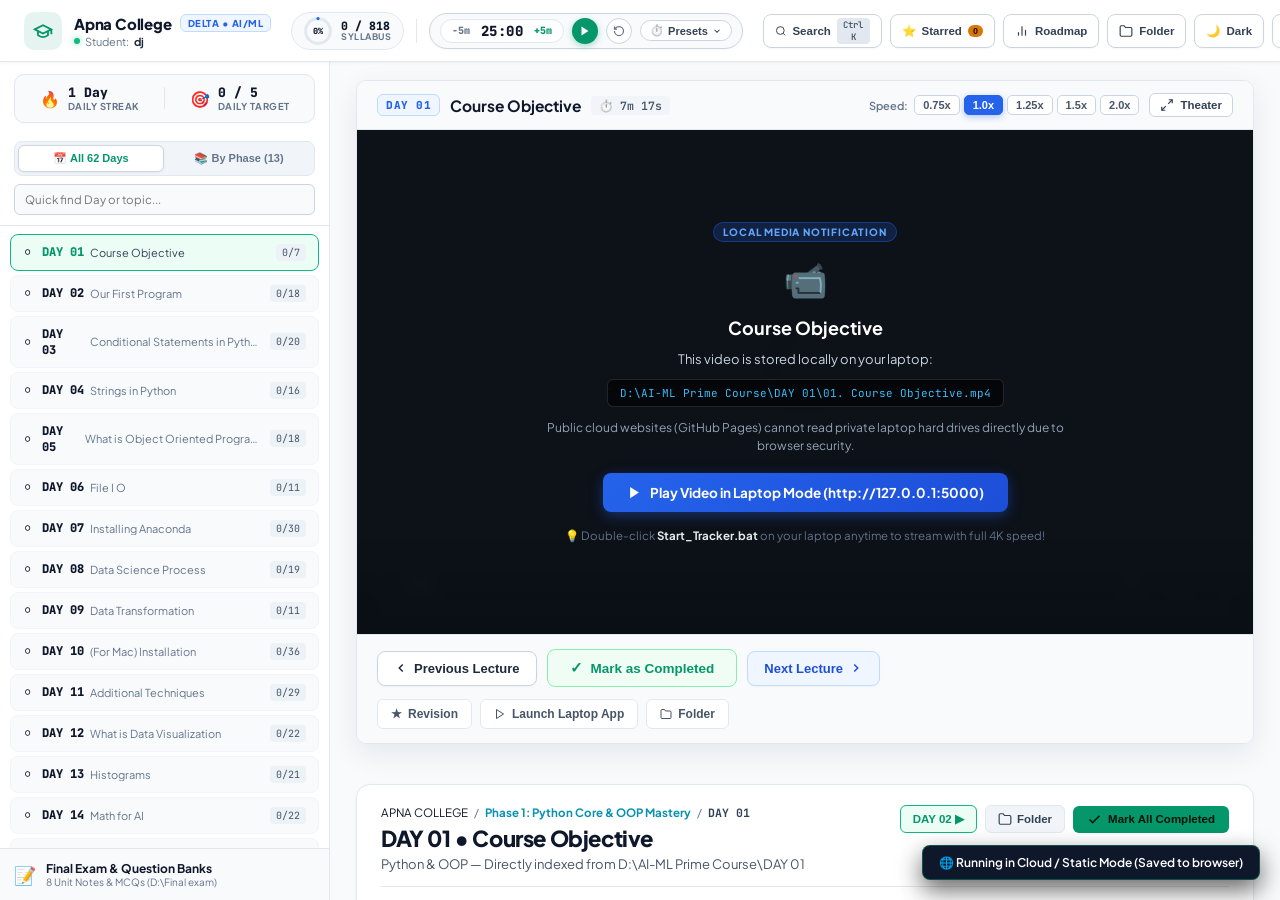
==== commit 92ed8994: "feat(stream): add intelligent local media notice overlay for cloud GitHub Pages" ====
--- a/index.html
+++ b/index.html
@@ -7,7 +7,7 @@
   <link rel="preconnect" href="https://fonts.googleapis.com">
   <link rel="preconnect" href="https://fonts.gstatic.com" crossorigin>
   <link href="https://fonts.googleapis.com/css2?family=Plus+Jakarta+Sans:wght@300;400;500;600;700;800&family=JetBrains+Mono:wght@400;500;600;700&display=swap" rel="stylesheet">
-  <link rel="stylesheet" href="style.css?v=4.5">
+  <link rel="stylesheet" href="style.css?v=5.0">
 </head>
 <body>
   <div class="ambient-glow glow-1"></div>
@@ -250,6 +250,35 @@
             <!-- Embedded 16:9 Cinema Player Screen -->
             <div class="apna-video-screen" id="apna-video-screen">
               <video id="stage-video" controls preload="metadata" playsinline></video>
+
+              <!-- Static Cloud Host Overlay (When hosted on GitHub Pages) -->
+              <div class="stage-static-overlay" id="stage-static-overlay" style="display: none;">
+                <div class="static-overlay-card">
+                  <div class="static-overlay-badge">LOCAL MEDIA NOTIFICATION</div>
+                  <div class="static-overlay-icon">📹</div>
+                  <h3 class="static-overlay-title" id="stage-static-overlay-lecture-title">01. Our First Program</h3>
+                  <p class="static-overlay-text">
+                    This video is stored locally on your laptop:
+                  </p>
+                  <div class="static-file-path-chip" id="static-file-path">
+                    D:\AI-ML Prime Course\DAY 02\01. Our First Program.mp4
+                  </div>
+                  <p class="static-overlay-explainer">
+                    Public cloud websites (GitHub Pages) cannot read private laptop hard drives directly due to browser security.
+                  </p>
+                  <div class="static-overlay-actions">
+                    <a href="http://127.0.0.1:5000" class="btn-open-local-stream" target="_blank">
+                      <svg width="15" height="15" viewBox="0 0 24 24" fill="currentColor">
+                        <polygon points="5 3 19 12 5 21 5 3"></polygon>
+                      </svg>
+                      <span>Play Video in Laptop Mode (http://127.0.0.1:5000)</span>
+                    </a>
+                  </div>
+                  <div class="static-overlay-footer">
+                    <span>💡 Double-click <strong>Start_Tracker.bat</strong> on your laptop anytime to stream with full 4K speed!</span>
+                  </div>
+                </div>
+              </div>
             </div>
 
             <!-- APNA COLLEGE LECTURE ACTION CONSOLE -->
@@ -622,6 +651,6 @@
 
   </div>
 
-  <script src="app.js?v=4.5"></script>
+  <script src="app.js?v=5.0"></script>
 </body>
 </html>
--- a/style.css
+++ b/style.css
@@ -2895,6 +2895,113 @@
   background: #000000;
 }
 
+/* --- Static Cloud Host Overlay (When on GitHub Pages) --- */
+.stage-static-overlay {
+  position: absolute;
+  inset: 0;
+  background: rgba(11, 15, 23, 0.94);
+  backdrop-filter: blur(8px);
+  display: flex;
+  align-items: center;
+  justify-content: center;
+  padding: 24px;
+  z-index: 10;
+  text-align: center;
+}
+
+.static-overlay-card {
+  max-width: 540px;
+  display: flex;
+  flex-direction: column;
+  align-items: center;
+  gap: 12px;
+}
+
+.static-overlay-badge {
+  font-size: 10px;
+  font-weight: 800;
+  letter-spacing: 0.8px;
+  background: rgba(37, 99, 235, 0.2);
+  color: #60a5fa;
+  border: 1px solid rgba(37, 99, 235, 0.4);
+  padding: 3px 9px;
+  border-radius: 20px;
+}
+
+.static-overlay-icon {
+  font-size: 36px;
+  margin: 2px 0;
+}
+
+.static-overlay-title {
+  font-size: 18px;
+  font-weight: 700;
+  color: #ffffff;
+  margin: 0;
+}
+
+.static-overlay-text {
+  font-size: 13px;
+  color: #cbd5e1;
+  margin: 0;
+}
+
+.static-file-path-chip {
+  font-family: var(--font-mono);
+  font-size: 11px;
+  color: #38bdf8;
+  background: rgba(0, 0, 0, 0.6);
+  border: 1px solid rgba(255, 255, 255, 0.12);
+  padding: 6px 12px;
+  border-radius: 6px;
+  max-width: 100%;
+  overflow: hidden;
+  text-overflow: ellipsis;
+  white-space: nowrap;
+}
+
+.static-overlay-explainer {
+  font-size: 12px;
+  color: #94a3b8;
+  line-height: 1.5;
+  margin: 0;
+}
+
+.static-overlay-actions {
+  margin-top: 6px;
+}
+
+.btn-open-local-stream {
+  display: inline-flex;
+  align-items: center;
+  gap: 8px;
+  padding: 11px 24px;
+  border-radius: 8px;
+  background: linear-gradient(135deg, #2563eb 0%, #1d4ed8 100%);
+  color: #ffffff;
+  font-size: 13.5px;
+  font-weight: 700;
+  text-decoration: none;
+  box-shadow: 0 4px 14px rgba(37, 99, 235, 0.4);
+  transition: all 0.2s ease;
+}
+
+.btn-open-local-stream:hover {
+  background: linear-gradient(135deg, #1d4ed8 0%, #1e40af 100%);
+  transform: translateY(-1px);
+  box-shadow: 0 6px 18px rgba(37, 99, 235, 0.5);
+}
+
+.static-overlay-footer {
+  font-size: 11.5px;
+  color: #64748b;
+  margin-top: 4px;
+}
+
+.static-overlay-footer strong {
+  color: #e2e8f0;
+}
+
 /* --- Action Console --- */
 .apna-action-console {
   display: flex;
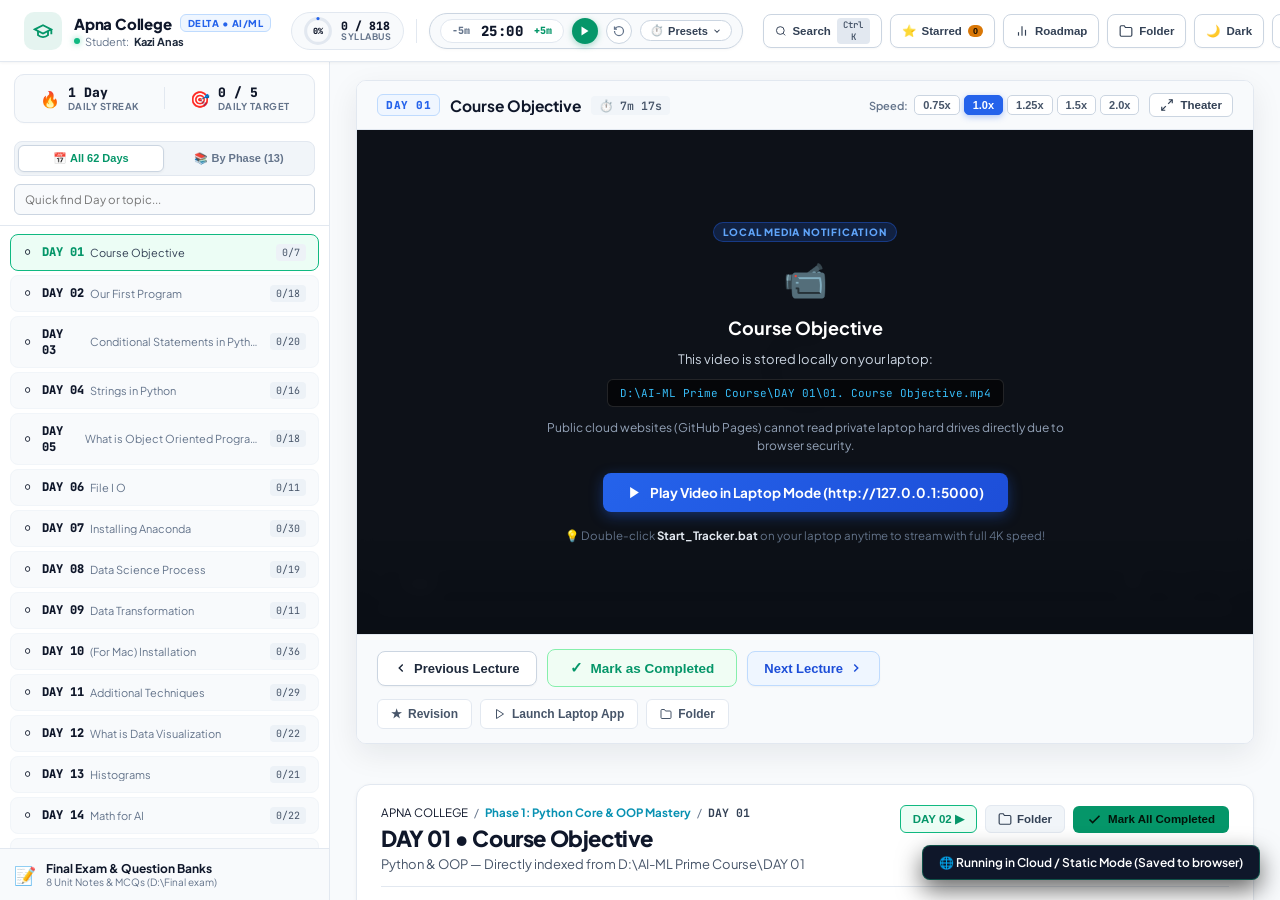
==== commit 12379c8a: "feat(branding): set student name to Kazi Anas" ====
--- a/index.html
+++ b/index.html
@@ -3,7 +3,7 @@
 <head>
   <meta charset="UTF-8">
   <meta name="viewport" content="width=device-width, initial-scale=1.0">
-  <title>Prime AI/ML Course Tracker | dj's Learning Hub</title>
+  <title>Apna College • Prime AI/ML Course Tracker | Kazi Anas</title>
   <link rel="preconnect" href="https://fonts.googleapis.com">
   <link rel="preconnect" href="https://fonts.gstatic.com" crossorigin>
   <link href="https://fonts.googleapis.com/css2?family=Plus+Jakarta+Sans:wght@300;400;500;600;700;800&family=JetBrains+Mono:wght@400;500;600;700&display=swap" rel="stylesheet">
@@ -29,7 +29,7 @@
             <span class="brand-name apna-brand">Apna College</span>
             <span class="brand-badge-pro">DELTA • AI/ML</span>
           </div>
-          <div class="brand-owner"><span class="enrolled-dot"></span> Student: <strong>dj</strong></div>
+          <div class="brand-owner"><span class="enrolled-dot"></span> Student: <strong>Kazi Anas</strong></div>
         </div>
       </div>
 
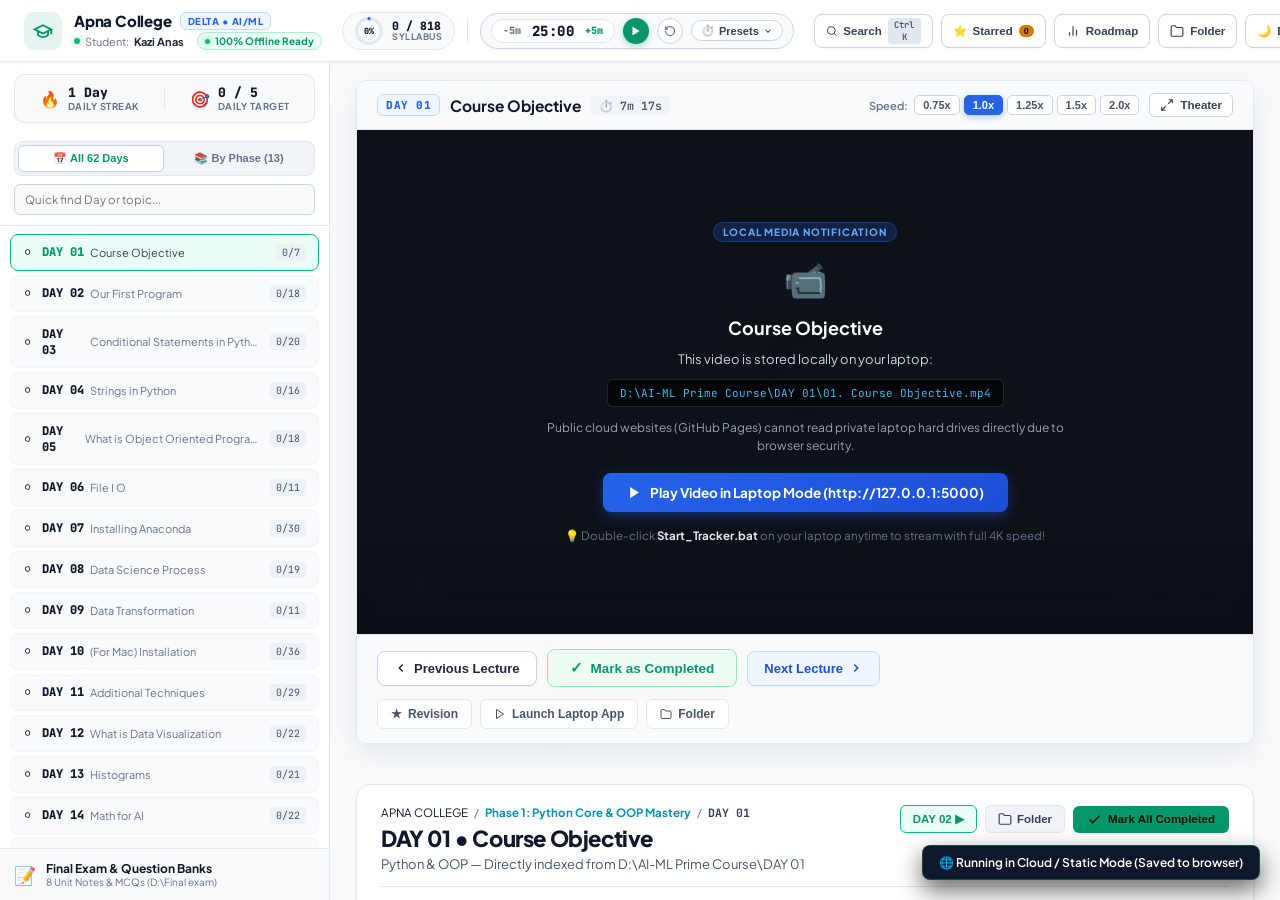
==== commit b45166c0: "Add 100% offline Service Worker, PWA manifest, offline badge, and native font stack" ====
--- a/index.html
+++ b/index.html
@@ -4,10 +4,17 @@
   <meta charset="UTF-8">
   <meta name="viewport" content="width=device-width, initial-scale=1.0">
   <title>Apna College • Prime AI/ML Course Tracker | Kazi Anas</title>
-  <link rel="preconnect" href="https://fonts.googleapis.com">
+  <meta name="theme-color" content="#2563EB">
+  <link rel="manifest" href="manifest.json">
+  <link rel="icon" type="image/x-icon" href="app_icon.ico">
+  <!-- Offline Native Font System + Non-blocking Google Fonts -->
+  <link rel="preconnect" href="https://fonts.googleapis.com" crossorigin>
   <link rel="preconnect" href="https://fonts.gstatic.com" crossorigin>
-  <link href="https://fonts.googleapis.com/css2?family=Plus+Jakarta+Sans:wght@300;400;500;600;700;800&family=JetBrains+Mono:wght@400;500;600;700&display=swap" rel="stylesheet">
-  <link rel="stylesheet" href="style.css?v=5.0">
+  <link rel="stylesheet" href="https://fonts.googleapis.com/css2?family=Plus+Jakarta+Sans:wght@300;400;500;600;700;800&family=JetBrains+Mono:wght@400;500;600;700&display=swap" media="print" onload="this.media='all'">
+  <noscript>
+    <link rel="stylesheet" href="https://fonts.googleapis.com/css2?family=Plus+Jakarta+Sans:wght@300;400;500;600;700;800&family=JetBrains+Mono:wght@400;500;600;700&display=swap">
+  </noscript>
+  <link rel="stylesheet" href="style.css?v=5.1">
 </head>
 <body>
   <div class="ambient-glow glow-1"></div>
@@ -29,7 +36,13 @@
             <span class="brand-name apna-brand">Apna College</span>
             <span class="brand-badge-pro">DELTA • AI/ML</span>
           </div>
-          <div class="brand-owner"><span class="enrolled-dot"></span> Student: <strong>Kazi Anas</strong></div>
+          <div class="brand-owner">
+            <span class="enrolled-dot"></span> Student: <strong>Kazi Anas</strong>
+            <span class="offline-ready-badge" id="offline-badge" title="App works 100% offline without internet connection">
+              <span class="offline-badge-dot"></span>
+              <span id="offline-badge-text">100% Offline Ready</span>
+            </span>
+          </div>
         </div>
       </div>
 
@@ -651,6 +664,6 @@
 
   </div>
 
-  <script src="app.js?v=5.0"></script>
+  <script src="app.js?v=5.1"></script>
 </body>
 </html>
--- a/style.css
+++ b/style.css
@@ -21,8 +21,8 @@
   --amber: #f59e0b;
   --rose: #f43f5e;
 
-  --font-sans: 'Plus Jakarta Sans', system-ui, -apple-system, sans-serif;
-  --font-mono: 'JetBrains Mono', monospace;
+  --font-sans: 'Plus Jakarta Sans', 'Segoe UI Variable Text', 'Segoe UI', system-ui, -apple-system, BlinkMacSystemFont, Roboto, sans-serif;
+  --font-mono: 'JetBrains Mono', 'Cascadia Code', 'Consolas', 'Courier New', monospace;
 
   --radius-xl: 14px;
   --radius-lg: 10px;
@@ -259,6 +259,61 @@
 
 [data-theme="light"] .brand-owner strong {
   color: #1e293b;
+}
+
+/* Offline Ready Status Badge */
+.offline-ready-badge {
+  display: inline-flex;
+  align-items: center;
+  gap: 5px;
+  margin-left: 8px;
+  font-size: 10px;
+  font-weight: 700;
+  padding: 2px 7px;
+  border-radius: 12px;
+  background: rgba(16, 185, 129, 0.12);
+  color: #10b981;
+  border: 1px solid rgba(16, 185, 129, 0.28);
+  transition: all 0.25s ease;
+  user-select: none;
+}
+
+.offline-badge-dot {
+  width: 5px;
+  height: 5px;
+  border-radius: 50%;
+  background: #10b981;
+  box-shadow: 0 0 6px rgba(16, 185, 129, 0.8);
+  animation: pulse-offline 2.5s infinite;
+}
+
+.offline-ready-badge.offline-mode {
+  background: rgba(245, 158, 11, 0.14);
+  color: #f59e0b;
+  border-color: rgba(245, 158, 11, 0.35);
+}
+
+.offline-ready-badge.offline-mode .offline-badge-dot {
+  background: #f59e0b;
+  box-shadow: 0 0 6px rgba(245, 158, 11, 0.8);
+}
+
+[data-theme="light"] .offline-ready-badge {
+  background: #ecfdf5;
+  color: #059669;
+  border-color: #a7f3d0;
+}
+
+[data-theme="light"] .offline-ready-badge.offline-mode {
+  background: #fffbeb;
+  color: #d97706;
+  border-color: #fde68a;
+}
+
+@keyframes pulse-offline {
+  0% { transform: scale(0.95); opacity: 0.8; }
+  50% { transform: scale(1.2); opacity: 1; }
+  100% { transform: scale(0.95); opacity: 0.8; }
 }
 
 /* Center Study & Focus Hub */
